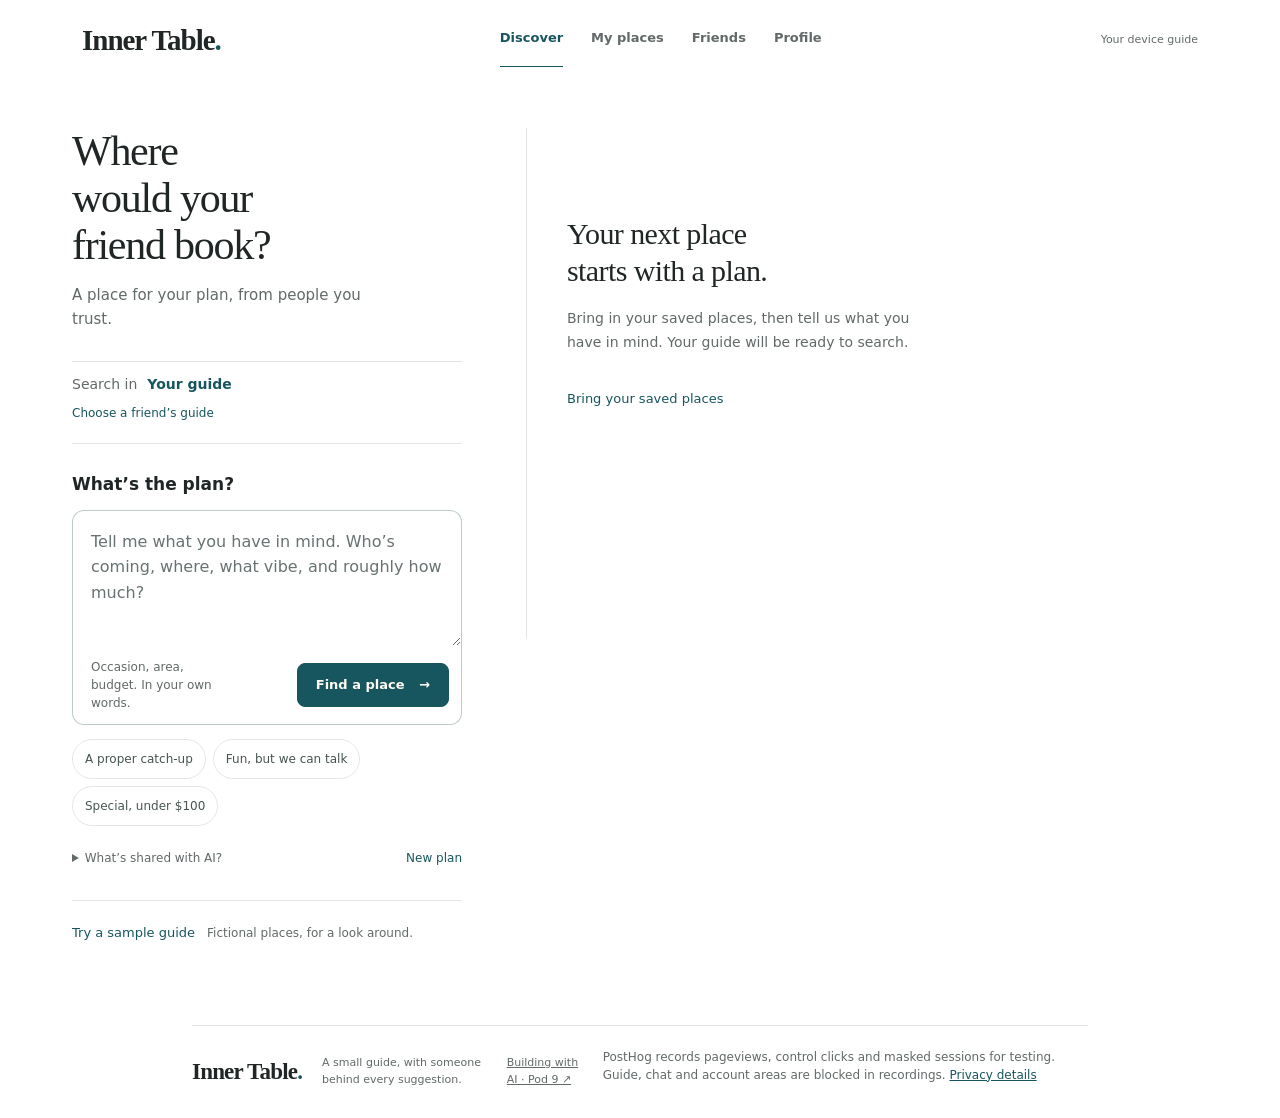
==== docs/prototype/index.html @ 84060569 "Refine planning and shortlist design for review" ====
<!doctype html>
<html lang="en">
<head><meta charset="utf-8"><meta name="viewport" content="width=device-width, initial-scale=1, viewport-fit=cover"><title>Inner Table. · Places from people you trust</title><link rel="stylesheet" href="style.css"><link rel="stylesheet" href="mobile.css"><link rel="stylesheet" href="discover.css"><script defer src="../analytics.js"></script><script defer src="matcher.js"></script><script defer src="imports.js"></script><script defer src="google.js"></script><script defer src="chat.js"></script><script defer src="accounts.js"></script><script defer src="friends.js"></script><script defer src="demo.js"></script><script defer src="app.js"></script></head>
<body>
<header class="topbar"><a class="wordmark" href="./">Inner Table<span>.</span></a><nav aria-label="Main navigation">
<button type="button" class="active" data-view="discover" aria-current="page"><svg aria-hidden="true" viewBox="0 0 24 24"><circle cx="12" cy="12" r="9"/><path d="m16 8-2.5 5.5L8 16l2.5-5.5Z"/></svg><span>Discover</span></button>
<button type="button" data-view="places"><svg aria-hidden="true" viewBox="0 0 24 24"><path d="M6 4h12v17l-6-4-6 4Z"/></svg><span>My places <span id="saved-count"></span></span></button>
<button type="button" data-view="friends"><svg aria-hidden="true" viewBox="0 0 24 24"><circle cx="9" cy="8" r="3"/><path d="M3 21v-3a6 6 0 0 1 12 0v3M16 5a3 3 0 0 1 0 6m2 3a5 5 0 0 1 3 5v2"/></svg><span>Friends</span></button>
<button type="button" data-view="account"><svg aria-hidden="true" viewBox="0 0 24 24"><circle cx="12" cy="8" r="4"/><path d="M4 21v-2a8 8 0 0 1 16 0v2"/></svg><span id="account-nav-label">Profile</span></button>
</nav><span id="guide-mode-label" class="local-label">Your device guide</span></header>
<main><p id="friend-access-status" class="account-status" role="status" aria-live="polite"></p><p id="account-sync" class="account-sync" role="status" aria-live="polite"></p>
<section id="discover-view">
<div class="planning-workspace"><div class="planning-pane">
<div class="hero"><h1>Where would your friend book?</h1><p>A place for your plan, from people you trust.</p></div>
<div class="guide-picker"><div class="guide-person"><span class="guide-caption">Search in</span><strong id="guide-person">Your guide</strong><button id="use-my-guide" type="button" class="text-button" hidden>Back to my guide</button></div><button type="button" class="text-button" data-view="friends">Choose a friend’s guide</button></div>
<div id="demo-notice" class="demo-controls" hidden><p>Fictional sample guide · Example places and details</p><button id="leave-demo" class="text-button" type="button">Use my guide</button></div>
<div id="plan-messages" class="plan-messages" role="log" aria-label="Your plan conversation" aria-live="polite" hidden></div><form id="search-form"><div class="filters">
<div class="search-field"><label for="occasion">What’s the plan?</label><textarea id="occasion" maxlength="2000" rows="3" placeholder="Japanese with a friend, somewhere we can talk. West Village, around $80 each…"></textarea></div>
<div class="composer-actions"><span class="composer-hint">Occasion, area, budget. In your own words.</span><button id="plan-send" class="primary" type="submit">Find a place <span aria-hidden="true">→</span></button></div></div>
<div class="examples" aria-label="Try a plan"><button type="button" data-prompt="Dinner with a friend I haven’t seen in months">A proper catch-up</button><button type="button" data-prompt="Somewhere fun where we can still hear each other">Fun, but we can talk</button><button type="button" data-prompt="A special dinner under $100 each">Special, under $100</button></div><p id="plan-status" class="small" role="status" aria-live="polite"></p><div class="plan-options"><details class="plan-disclosure"><summary>What’s shared with AI?</summary><p>Sending a plan shares your message and this guide’s notes and available Google descriptions, price ranges and review samples with our AI provider to find a fit. Keep chatting to refine it. Shift + Enter adds a new line.</p></details><button id="reset" class="text-button" type="button">New plan</button></div></form>
<div id="demo-controls" class="demo-controls"><button id="try-demo" class="text-button" type="button">Try a sample guide</button><span class="small">Fictional places, for a look around.</span></div>
</div><div class="recommendations-pane" aria-label="Place recommendations">
<div id="plan-start" class="plan-start"><h2>Your next place starts with a plan.</h2><p id="plan-start-copy">Tell us what you have in mind. We’ll look through your guide for places that fit.</p><button type="button" class="text-button" data-view="places">Bring your saved places</button></div>
<div class="list-heading"><div><h2>Your shortlist</h2><p id="result-summary" role="status" aria-live="polite"></p></div><button type="button" class="text-button" data-view="places">My places</button></div><div id="results" class="cards"></div>
<div id="shortlist-feedback" class="shortlist-feedback" hidden><p>Did this shortlist help?</p><div class="actions"><button id="feedback-helpful" type="button" class="secondary">Helpful</button><button id="feedback-not-yet" type="button" class="secondary">Not yet</button></div><p id="shortlist-feedback-status" class="small" role="status"></p></div>
<details class="method"><summary>A little more about your shortlist</summary><p>Suggestions use recorded occasion tags, neighborhood, and an optional all-in budget estimate. Both “fun” and “good for talking” must match when you ask for both. Unknown prices are excluded from budget searches. Imported places appear automatically, including uncategorized pins. Suggested tags from notes and list keywords are labeled as inferred. Saved-list suggestions and personal endorsements are shown separately. You can edit statuses or hide any place anytime. Visit status, personal notes, and neighborhood are optional. Visit status is shown on each card; unknown details stay unknown.</p><p>Browsing uses keyword rules. The plan conversation uses AI when configured and may make mistakes. AI reasons use your notes, recorded details, and labeled review hints. Confirm important requirements with the venue. It cannot verify dietary needs, accessibility, current prices, opening hours, or booking availability. When available, Google details and a small review sample add context to your saved places.</p></details>
</div></div></section>
<section id="places-view" hidden>
<div class="page-heading"><h1>My places</h1><p>Your saved spots, ready for the next plan.</p></div>
<p id="guide-storage-note" class="privacy-note">Your places are saved in this browser. Sign in and choose Copy to my account to use them across devices.</p><p id="storage-status" role="status" aria-live="polite"></p>
<input id="google-reviews" type="checkbox" checked hidden><input id="google-auto-import" type="checkbox" checked hidden><div class="portal-grid">
<section class="portal"><h2>Add a place</h2><p>A Maps link, a memory, a reason to go.</p><button type="button" class="primary" id="show-add">Add a place ↗</button></section>
<section class="portal google-connection" aria-labelledby="google-connection-title">
<h2 id="google-connection-title">Import a Google Maps list</h2>
<p>Paste a list’s viewing link to bring its places and saved notes into your guide.</p>
<form id="maps-list-form"><label for="maps-list-url">Shared list link</label><input id="maps-list-url" type="url" required maxlength="4000" placeholder="https://maps.app.goo.gl/…"><button id="maps-list-import" class="primary" type="submit">Import list</button></form>
<p id="maps-list-status" role="status" aria-live="polite"></p>
<details><summary>Where do I find the link?</summary><p>In Google Maps, open You or Saved, open a list, then choose Share and Copy link. The link must allow viewing while signed out. Anyone with that link may be able to view the list.</p><p>Imports include every category. Visits and endorsements stay yours to set. Paste the same link again to add newly saved places. Matching Maps links are skipped.</p><p class="small">Automatic access to private saves remains planned. Shared-list imports depend on Google’s page format and may occasionally be unavailable.</p></details>
</section>
<section class="portal"><h2>Bring your saved lists</h2><p>Import a Google Takeout CSV. Your places are ready to explore, with statuses you can edit anytime.</p><label class="button secondary" for="csv-file">Choose CSV file ↗</label><input id="csv-file" class="visually-hidden" type="file" accept=".csv,text/csv"><details><summary>How to export your list</summary><p>Open <a href="https://takeout.google.com/" target="_blank" rel="noopener noreferrer">Google Takeout</a> and select Saved. Download and unzip the export, then choose a saved-list CSV here. We support title/name, URL, and note columns, including item_content_url. Other formats need review; ZIP uploads are not supported.</p></details></section>
</div>
<section id="import-preview" class="editor-panel" hidden aria-labelledby="import-title"><h2 id="import-title">Preview your import</h2><p id="import-summary" role="status"></p><div id="import-items" class="preview-list"></div><p class="small">These places will be available in suggestions immediately after import, without implying a visit or personal endorsement. Keywords in notes and list names can suggest editable tags. Missing categories and prices stay unknown. Existing duplicates are skipped; no places are overwritten.</p><div class="actions"><button id="confirm-import" type="button" class="primary">Add to my guide</button><button id="cancel-import" type="button" class="secondary">Cancel</button></div></section><p id="import-status" role="status" aria-live="polite"></p>
<dialog id="place-editor" class="editor-panel" hidden aria-labelledby="editor-title"><h2 id="editor-title" tabindex="-1">Add a place</h2><form id="place-form"><input id="place-id" type="hidden"><div class="editor-grid">
<div><label for="place-name">Place name</label><input id="place-name" required maxlength="200"></div>
<div><label for="place-url">Google Maps link</label><input id="place-url" type="url" required maxlength="2000" placeholder="https://maps.app.goo.gl/…"></div>
<div><label for="place-category">Category (optional)</label><select id="place-category"><option value="unknown">Uncategorized</option><option value="restaurant">Restaurant</option><option value="cafe">Café</option><option value="bar">Bar</option><option value="shop">Shop</option><option value="nightclub">Nightclub</option><option value="other">Other</option></select></div>
<div><label for="place-neighborhood">NYC neighborhood (optional)</label><input id="place-neighborhood" maxlength="100" placeholder="e.g. West Village"></div>
<div><label for="place-visited">Visit status (optional)</label><select id="place-visited"><option value="not specified">Not specified</option><option value="been there">Been there</option><option value="want to try">Want to try</option></select></div>
<div><label for="place-price">All-in estimate per person ($, optional)</label><input id="place-price" type="number" min="1" max="10000" step="0.01" placeholder="Leave blank if unknown"></div>
</div><label for="place-note">Your personal note (optional)</label><textarea id="place-note" maxlength="3000" rows="3" placeholder="Why would you send a friend here? What should they know?"></textarea>
<fieldset><legend>Good for… <span>(only choose what you know)</span></legend><div class="tag-options"><label><input type="checkbox" name="tag" value="conversation"> Talking / catch-ups</label><label><input type="checkbox" name="tag" value="fun"> A fun evening</label><label><input type="checkbox" name="tag" value="special"> Something special</label><label><input type="checkbox" name="tag" value="date"> A date</label><label><input type="checkbox" name="tag" value="group"> A group</label></div></fieldset>
<p id="inferred-info" class="small"></p><label class="check-label"><input id="place-in-guide" type="checkbox" checked> Include in my guide and suggestions</label><label class="check-label"><input id="place-recommend" type="checkbox"> I personally recommend this place</label><p class="small">Imported places are included automatically. Edit visit status, endorsement, tags, or visibility anytime. Saved does not mean visited or personally endorsed. No category, visit, note, or neighborhood is required.</p><p id="editor-error" role="alert"></p><div class="actions"><button class="primary" type="submit">Save place</button><button class="secondary" id="cancel-edit" type="button">Cancel</button></div></form></dialog>
<div class="list-heading"><h2>Your saved places</h2><div class="actions"><button class="secondary" id="show-all-in-guide" type="button">Show all in guide</button><button class="text-button" id="export-places" type="button">Export backup ↓</button><label class="text-button button" for="restore-file">Restore backup ↑</label><input class="visually-hidden" id="restore-file" type="file" accept=".json,application/json"></div></div><p class="small">Places shown in your account guide are visible to approved followers. Hide a place to keep it private.</p><p id="queue-summary"></p><div class="place-selection-toolbar" role="group" aria-label="Select saved places">
<div class="actions"><button id="select-all-places" type="button" class="secondary">Select all</button><button id="clear-place-selection" type="button" class="text-button" disabled>Clear selection</button><span id="selection-count" role="status" aria-live="polite">0 selected</span></div>
<div class="actions"><button id="show-selected-places" type="button" class="secondary" disabled>Show selected in guide</button><button id="hide-selected-places" type="button" class="secondary" disabled>Hide selected</button><button id="remove-selected-places" type="button" class="secondary" disabled>Remove selected</button></div>
<p class="small">Showing account places makes them visible to approved followers.</p>
</div><div id="my-places" class="saved-list"></div>
</section>
<section id="friends-view" hidden>
<div class="page-heading"><h1>Your inner circle.</h1><p>Find a friend. Ask for their guide.</p></div>
<p id="friends-status" class="account-status" role="status" aria-live="polite"></p>
<div id="friends-sign-in" class="account-panel"><h2>A guide worth sharing.</h2><p>Sign in and save your username in My account to connect with friends.</p><button type="button" class="primary" data-view="account">Sign in</button></div>
<div id="friends-member" hidden>
<div class="account-panel"><h2>Find a friend</h2><form id="friend-request-form"><label for="friend-username">Their username</label><input id="friend-username" maxlength="31" placeholder="@mei" autocomplete="off" required><button class="primary" type="submit">Request access</button></form><p class="small">Approving someone lets them read and search the places you show in your account guide, including notes, endorsements and visit status. To read their guide, request access separately.</p><button id="friends-refresh" type="button" class="text-button">Refresh requests</button></div>
<div class="friends-grid"><section id="friends-following" class="account-panel"></section><section id="friends-outgoing" class="account-panel"></section><section id="friends-requests" class="account-panel"></section><section id="friends-followers" class="account-panel"></section></div>
</div></section>
<section id="account-view" hidden>
<div class="page-heading"><h1>Your Inner Table.</h1><p>Your profile, places and sharing.</p></div>
<p id="account-status" class="account-status" role="status" aria-live="polite"></p>
<div id="account-auth" class="account-panel">
<h2>Keep your guide close.</h2><p>Sign in to save a private account guide, or keep exploring with the places on this device.</p>
<p id="account-setup" hidden>Account sign-in is being prepared. You can keep using your device guide.</p>
<button id="account-google" type="button" class="secondary">Continue with Google</button>
<form id="account-auth-form">
<label for="account-email">Email</label><input id="account-email" type="email" autocomplete="email" maxlength="254" required>
<label for="account-password">Password</label><input id="account-password" type="password" autocomplete="current-password" minlength="8" maxlength="256" required>
<div class="actions"><button class="primary" type="submit" value="sign-in">Sign in</button><button class="secondary" type="submit" value="sign-up">Create account</button></div>
<p class="small">Creating an account may require email confirmation. Use a password of at least eight characters.</p>
</form></div>
<div id="account-member" hidden>
<div class="account-panel"><h2>Your private profile</h2><p>Your guide opens only to people you approve. Your display name and username help friends find you. Manage requests and access in Friends.</p>
<form id="account-profile-form"><label for="profile-name">Display name</label><input id="profile-name" maxlength="80" autocomplete="nickname" required>
<label for="profile-username">Username</label><input id="profile-username" minlength="3" maxlength="30" pattern="[a-z0-9_]{3,30}" required aria-describedby="username-help">
<p id="username-help" class="small">3–30 lowercase letters, numbers or underscores.</p><button class="primary" type="submit">Save profile</button></form></div>
<div class="account-panel"><h2>Your places, across devices</h2><p>Copy this browser’s saved places, personal notes and statuses to your private account. Existing account entries are kept when a Maps link appears in both guides.</p>
<button id="account-copy" type="button" class="primary">Copy device places to my account</button>
<div class="actions"><button id="account-use-cloud" class="secondary" type="button">Use my account guide</button><button id="account-use-device" class="secondary" type="button">Use this device’s guide</button></div>
</div><div class="actions"><button id="account-sign-out" class="secondary" type="button">Sign out</button><button id="account-reload" class="secondary" type="button" hidden>Reload account guide</button></div>
</div><button id="account-retry" class="secondary" type="button" hidden>Retry saving account changes</button>
</section>
<dialog id="google-match" aria-labelledby="google-match-title"><div class="list-heading"><h2 id="google-match-title">Find your place</h2><button id="google-match-close" type="button" class="secondary">Close</button></div><p class="small">Choose the address that matches your saved place.</p><div id="google-candidates"></div><p class="google-brand" translate="no">Google Maps</p></dialog></main><footer><span class="wordmark">Inner Table<span>.</span></span><span>A small guide, with someone behind every suggestion.</span><a href="../index.html">Building with AI · Pod 9 ↗</a><p class="small">PostHog records pageviews, control clicks and masked sessions for testing. Guide, chat and account areas are blocked in recordings. <a href="../privacy.html">Privacy details</a></p></footer>
</body></html>
---- docs/prototype/style.css ----
﻿:root{--paper:#f7f4eb;--card:#fffcf5;--ink:#302d27;--muted:#6e655f;--line:#dfd5ca;--wine:#73434c;--olive:#586046;--brown:#815b40;--hero:#342f2a}*{box-sizing:border-box}body{margin:0;background:var(--paper);color:var(--ink);font:15px/1.55 system-ui,-apple-system,"Segoe UI",sans-serif}button,input,select,textarea{font:inherit;color:inherit}button,.button{cursor:pointer}a{color:var(--wine)}button:focus-visible,a:focus-visible,input:focus-visible,select:focus-visible,textarea:focus-visible,summary:focus-visible{outline:3px solid var(--wine);outline-offset:3px}[hidden]{display:none!important}.topbar{min-height:71px;border-bottom:1px solid var(--line);display:flex;align-items:center;justify-content:space-between;padding:0 3.4%;gap:20px}.wordmark{font:bold 32px Georgia,serif;color:var(--ink);text-decoration:none;white-space:nowrap}.wordmark span{color:var(--wine)}nav{display:flex;gap:26px}nav button{background:none;border:0;padding:21px 0 12px;margin-bottom:9px;color:var(--muted);border-bottom:1px solid transparent}nav button.active{color:var(--wine);border-color:var(--wine)}#saved-count{font-size:11px}.local-label{font-size:12px;color:var(--muted)}main{max-width:1400px;margin:auto;padding:35px 3.4% 65px;min-height:75vh}.hero{background:var(--hero);border-radius:17px;color:var(--paper);padding:40px 44px 52px;position:relative;overflow:hidden;margin-bottom:24px;isolation:isolate}.hero:after{content:"";position:absolute;width:440px;height:440px;border:1px solid #6a6057;border-radius:50%;right:-80px;top:-115px;box-shadow:0 0 0 19px var(--hero),0 0 0 20px #6a6057,0 0 0 39px var(--hero),0 0 0 40px #6a6057;z-index:-1;opacity:.65}.eyebrow{text-transform:uppercase;font-size:11px;font-weight:750;letter-spacing:2px;margin:0 0 17px}.hero .eyebrow{color:#e1ceb6}h1{font:normal clamp(40px,5.5vw,68px)/1.13 Georgia,serif;letter-spacing:-1px;margin:0 0 13px}.hero>p:last-child{color:#e0d8cc;margin:0;font-size:16px}h2{font:normal 26px/1.3 Georgia,serif;margin:0 0 10px}h3{font:normal 26px/1.2 Georgia,serif;margin:0 0 8px}p{margin:0 0 12px}.filters{display:grid;grid-template-columns:2fr 1fr 1fr 1.15fr auto;gap:12px;align-items:end}label{display:block;color:var(--muted);font-size:13px;margin-bottom:7px}input:not([type=checkbox]),select,textarea{display:block;background:var(--card);border:1px solid var(--line);border-radius:8px;width:100%;padding:10px;min-height:41px;font-size:13px}textarea{resize:vertical}input::placeholder,textarea::placeholder{color:#8a8178}.primary,.secondary,.button{border-radius:8px;padding:10px 15px;border:1px solid var(--line);text-decoration:none;font-size:13px;display:inline-block;text-align:center;line-height:1.5;margin:0}.primary{background:var(--wine);border-color:var(--wine);color:#fffaf2;min-height:41px}.primary:hover{background:#5e333d}.secondary{background:var(--card)}.secondary:hover{background:#eee8dc}button:disabled{opacity:.65;cursor:not-allowed}.examples{display:flex;gap:8px;flex-wrap:wrap;margin:14px 0 18px}.examples button{background:none;border:1px solid var(--line);border-radius:20px;font-size:12px;padding:5px 12px;color:var(--muted)}.examples button:hover{border-color:var(--wine);color:var(--wine)}.list-heading{display:flex;justify-content:space-between;align-items:center;gap:20px;margin:20px 0 12px}.list-heading p{margin:0;font-size:13px;color:var(--muted)}.text-button{background:none;border:0;color:var(--wine);font-size:13px;padding:5px 0;text-decoration:underline;text-underline-offset:4px}.cards{display:grid;grid-template-columns:repeat(3,minmax(0,1fr));gap:16px}.card{border:1px solid var(--line);border-radius:12px;overflow:hidden;background:var(--card);display:flex;flex-direction:column}.card-top{background:var(--wine);height:94px;color:#fff9ed;position:relative;overflow:hidden;display:flex;align-items:flex-end;padding:17px;font-size:11px;font-weight:bold;letter-spacing:1.4px}.card-top:after{content:"";width:145px;height:145px;border:10px solid #ffffff55;box-shadow:0 0 0 12px #ffffff22;border-radius:50%;position:absolute;right:-15px;top:15px}.card:nth-child(3n+2) .card-top{background:var(--olive)}.card:nth-child(3n) .card-top{background:var(--brown)}.card-body{padding:18px;flex:1}.place-meta,.source,.small{font-size:12px;color:var(--muted)}.note{font-size:15px;line-height:1.55;margin:15px 0;white-space:pre-wrap;overflow-wrap:anywhere}.reason{font-size:12px;color:var(--muted);border-top:1px solid var(--line);padding-top:12px;margin-bottom:0}.tags{display:flex;gap:6px;flex-wrap:wrap;margin:14px 0 0}.tag{font-size:10px;border:1px solid var(--line);border-radius:4px;padding:3px 6px;color:var(--muted)}.card-bottom{border-top:1px solid var(--line);padding:12px 18px;font-size:12px;color:var(--muted);display:flex;justify-content:space-between;gap:12px}.empty{grid-column:1/-1;background:var(--card);border:1px dashed var(--line);padding:38px;border-radius:12px}.empty p{max-width:650px;color:var(--muted);font-size:14px}.empty .actions{margin-top:20px}.method{border-top:1px solid var(--line);padding-top:20px;margin-top:35px;color:var(--muted);font-size:13px}summary{cursor:pointer}details p{margin:12px 0}footer{border-top:1px solid var(--line);margin:0 3.4%;padding:24px 0;display:flex;align-items:center;justify-content:space-between;gap:20px}footer .wordmark{font-size:24px}footer>span:not(.wordmark),footer>a{font-size:11px;color:var(--muted)}.page-heading{padding:8px 0 12px}.page-heading .eyebrow{color:var(--wine)}.page-heading p{color:var(--muted)}.privacy-note{padding:14px 18px;background:#ececde;border-radius:8px;font-size:12px;color:#535a40}.portal-grid{display:grid;grid-template-columns:repeat(3,minmax(0,1fr));gap:16px;margin:24px 0}.portal{background:var(--card);border:1px solid var(--line);border-radius:12px;padding:24px;display:flex;flex-direction:column;align-items:flex-start}.portal-number{color:var(--wine);font-size:10px;font-weight:bold;letter-spacing:1.5px;margin-bottom:18px}.portal h2{font-size:24px}.portal>p{font-size:13px;color:var(--muted);flex:1;margin-bottom:20px}.portal details{font-size:12px;color:var(--muted);margin-top:15px}.future{background:#eeeadf}.editor-panel{background:var(--card);padding:28px;border:1px solid var(--line);border-radius:12px;margin:24px 0}.editor-panel h2{margin-bottom:20px}.editor-grid{display:grid;grid-template-columns:1fr 1fr;gap:18px;margin-bottom:18px}.actions{display:flex;flex-wrap:wrap;align-items:center;gap:12px}fieldset{border:0;padding:0;margin:22px 0}legend{font-size:13px;margin-bottom:12px}legend span{color:var(--muted)}.tag-options{display:flex;flex-wrap:wrap;gap:15px}.tag-options label,.check-label{display:flex;gap:7px;align-items:center;margin:0}.check-label{margin:20px 0 10px}input[type=checkbox]{accent-color:var(--wine);width:16px;height:16px;flex-shrink:0}.editor-panel .actions{margin-top:22px}.preview-list{max-height:300px;overflow:auto;border-top:1px solid var(--line);margin:15px 0}.preview-item{padding:12px 0;border-bottom:1px solid var(--line)}.preview-item p{font-size:12px;color:var(--muted);white-space:pre-wrap;overflow-wrap:anywhere;margin:5px 0 0}.saved-list{display:grid;gap:12px}.saved-row{display:flex;justify-content:space-between;align-items:flex-start;gap:20px;background:var(--card);border:1px solid var(--line);border-radius:10px;padding:20px}.saved-row h3{font-size:22px}.saved-row p{font-size:12px;color:var(--muted);margin:5px 0;white-space:pre-wrap;overflow-wrap:anywhere}.saved-row>div:first-child{min-width:0}.saved-row .actions{flex-shrink:0}.saved-row .badge{font-size:10px;border-radius:4px;display:inline-block;padding:3px 7px;background:#ede6d9;color:var(--wine);margin-bottom:8px}.saved-row .badge.ready{background:#e4e9db;color:#47583d}#editor-error,#storage-status,#import-status{color:var(--wine);font-size:13px}#queue-summary{font-size:13px;color:var(--muted)}.visually-hidden{position:absolute!important;width:1px!important;height:1px!important;padding:0!important;margin:-1px!important;overflow:hidden;clip:rect(0,0,0,0);white-space:nowrap;border:0!important}.portal:focus-within{outline:2px solid var(--wine);outline-offset:3px}@media(max-width:1050px){.filters{grid-template-columns:2fr 1fr 1fr}.search-field{grid-column:span 2}.portal{padding:20px}.hero{padding:35px}.portal h2{font-size:22px}}@media(max-width:760px){.topbar{flex-wrap:wrap;padding-top:17px;gap:10px}.wordmark{font-size:28px}nav{order:3;width:100%;justify-content:center}nav button{padding-top:10px}main{padding-top:22px}.hero{padding:30px 25px;min-height:230px}.hero:after{right:-300px}.hero p{max-width:85%}.hero h1{font-size:45px}.filters{grid-template-columns:1fr 1fr}.search-field{grid-column:1/-1}.filters>.primary{grid-column:1/-1}.cards{grid-template-columns:1fr 1fr}.portal-grid{grid-template-columns:1fr}.portal{padding:22px}.portal>p{margin-bottom:14px}.editor-panel{padding:20px}.saved-row{flex-direction:column;gap:12px}footer{flex-wrap:wrap}.list-heading{flex-wrap:wrap;gap:8px}}@media(max-width:480px){.cards,.editor-grid{grid-template-columns:1fr}.hero h1{font-size:39px}.hero p{font-size:14px}.eyebrow{font-size:9px}.local-label{font-size:10px}.filters{gap:10px}.examples{gap:6px}.examples button{font-size:11px}.empty{padding:25px}.tag-options{flex-direction:column;gap:10px}footer>span:not(.wordmark){width:100%;order:3}}
input[type=hidden]{display:none!important}
.guide-updates{margin:18px 0}.guide-updates p{margin:9px 0}.place-photo{display:block;width:100%;height:210px;object-fit:cover}.card-category{padding:8px 18px;font-size:10px;letter-spacing:1px;background:#eee8dd}.google-details{border-top:1px solid var(--line);margin-top:18px;padding-top:12px;font-size:12px;overflow-wrap:anywhere}.google-details p{margin:7px 0}.google-details a{font-size:12px}.google-brand{font:400 14px/1.5 Arial,sans-serif!important;color:#5e5e5e!important;white-space:nowrap}.review{border-top:1px solid var(--line);padding:10px 0}.review p{font-size:12px;white-space:pre-wrap}.review-sample{margin:12px 0}.review-author-avatar{width:24px;height:24px;border-radius:50%;vertical-align:middle;margin-right:7px}.saved-row>.actions{max-width:230px;justify-content:flex-end}dialog{max-width:650px;width:calc(100% - 40px);max-height:85vh;overflow:auto;background:var(--card);color:var(--ink);border:1px solid var(--line);border-radius:14px;padding:25px}dialog::backdrop{background:#302d2780}.google-candidate{border-top:1px solid var(--line);padding:18px 0}.google-candidate .primary{display:block;margin-top:12px}@media(max-width:760px){.saved-row>.actions{max-width:none;justify-content:flex-start}}

/* Conversational plan composer */
.filters .search-field{grid-column:1/-1}.plan-messages{display:flex;flex-direction:column;gap:12px;margin:24px 0;max-height:390px;overflow:auto}.plan-message{max-width:85%;padding:14px 18px;border-radius:14px;white-space:pre-wrap;margin:0;background:var(--card);border:1px solid var(--line)}.plan-message.user{align-self:flex-end;background:#ece3dc}.plan-message.assistant{align-self:flex-start}.plan-disclosure{color:var(--muted);max-width:760px;font-size:12px}#occasion{font-size:16px;padding:16px;min-height:100px}#plan-status{color:var(--wine)}

#search-form .filters{grid-template-columns:1fr auto;align-items:end}#search-form .filters .search-field{grid-column:auto}#plan-send{white-space:nowrap}@media(max-width:650px){#search-form .filters{grid-template-columns:1fr}#plan-send{grid-column:1}}

.account-panel{max-width:720px;background:var(--card);border:1px solid var(--line);border-radius:14px;padding:26px;margin:20px 0}.account-panel form{max-width:430px}.account-panel label{margin-top:16px}.account-panel .actions{margin:18px 0}.account-status,.account-sync{color:var(--wine)}.account-sync:empty{display:none}#account-view>.actions{margin:20px 0}.account-panel .small{margin-top:12px}@media(max-width:650px){.topbar{flex-wrap:wrap;padding:12px 4%;gap:10px}.topbar nav{gap:18px}.local-label{width:100%}.account-panel{padding:20px}}

.guide-person{display:flex;align-items:center;gap:18px;margin:0 0 14px;color:var(--wine);font-weight:600}.friends-grid{display:grid;grid-template-columns:1fr 1fr;gap:18px}.friends-grid .account-panel{margin:0;max-width:none}.friend-row{border-top:1px solid var(--line);padding-top:16px;margin-top:16px}.friend-row .actions{margin:10px 0}#friend-request-form .primary{margin-top:14px}@media(max-width:800px){.friends-grid{grid-template-columns:1fr}}
---- docs/prototype/mobile.css ----
/* Shared visual system and phone layout. */
:root {
  --paper:#fff;
  --card:#fff;
  --ink:#202525;
  --muted:#626969;
  --line:#e2e7e6;
  --wine:#17565e;
  --olive:#17565e;
  --brown:#17565e
}

html {
  scroll-padding-top:90px;
  scrollbar-color:#bac8c8 #fff
}

body {
  font-size:15px;
  line-height:1.5
}

::selection {
  background:#d8eae9;
  color:#163e42
}

button,.button,summary,input,select,textarea {
  touch-action:manipulation
}

input,textarea {
  caret-color:var(--wine)
}

.button:has(+ input:focus-visible) {
  outline: 3px solid var(--wine);
  outline-offset: 3px;
}

.topbar {
  min-height:80px;
  max-width:1180px;
  margin:auto;
  padding:0 32px;
  border:0
}

.wordmark {
  font-size:29px;
  letter-spacing:-.035em
}

.local-label {
  font-size:11px;
  width:auto
}

.topbar nav {
  gap:28px
}

.topbar nav button {
  font-size:13px;
  font-weight:600;
  padding:24px 0 18px
}

nav button svg {
  display:none;
  width:23px;
  height:23px;
  fill:none;
  stroke:currentColor;
  stroke-width:1.7;
  stroke-linecap:round;
  stroke-linejoin:round
}

main {
  max-width:960px;
  padding:34px 32px 70px
}

h1 {
  font:600 34px/1.16 system-ui,sans-serif;
  letter-spacing:-.035em
}

h2 {
  font:650 20px/1.3 system-ui,sans-serif;
  letter-spacing:-.02em
}

h3 {
  font:650 21px/1.25 system-ui,sans-serif;
  letter-spacing:-.02em
}

.hero {
  background:none;
  color:var(--ink);
  border-radius:0;
  padding:0;
  margin:0 0 30px;
  min-height:0
}

.hero::after,.card-top::after,.portal-number,.eyebrow {
  display:none
}

.hero h1 {
  margin-bottom:7px
}

.hero>p:last-child {
  color:var(--muted);
  font-size:15px
}

.guide-person {
  color:var(--wine);
  font-size:13px;
  margin:0 0 10px;
  justify-content:space-between
}

#search-form {
  border-bottom:1px solid var(--line);
  padding-bottom:20px
}

#search-form .filters {
  grid-template-columns:1fr auto;
  align-items:end;
  gap:12px
}

#occasion {
  min-height:90px;
  padding:14px;
  font-size:16px;
  border-radius:12px;
  background:#f7f9f8
}

label {
  color:#424a4a;
  font-size:13px;
  font-weight:550
}

input:not([type=checkbox]),select,textarea {
  min-height:46px;
  border-radius:8px;
  font-size:16px
}

input::placeholder,textarea::placeholder {
  color:#687272
}

.primary,.secondary,.button,.text-button,summary {
  min-height:44px
}

.primary,.secondary,.button {
  border-radius:9px;
  font-size:13px;
  padding:10px 16px;
  font-weight:600
}

.primary:hover {
  background:#103f45
}

.secondary:hover {
  background:#f1f6f5
}

.text-button {
  display:inline-flex;
  align-items:center;
  text-decoration:none
}

.text-button:hover {
  text-decoration:underline
}

button:disabled {
  opacity:.5
}

.examples {
  gap:18px;
  margin:10px 0 0
}

.examples button {
  border:0;
  border-radius:0;
  padding:8px 0;
  color:var(--wine);
  font-size:12px;
  min-height:44px
}

.examples button:hover {
  text-decoration:underline
}

.plan-disclosure {
  font-size:11px;
  line-height:1.5;
  margin-top:10px;
  max-width:75ch
}

.plan-messages {
  margin:12px 0;
  gap:10px
}

.plan-message {
  border:0;
  border-radius:12px;
  padding:12px 15px;
  background:#f2f6f5
}

.plan-message.user {
  background:#e5f0ef
}

.list-heading {
  margin:22px 0 0;
  gap:12px
}

.list-heading p {
  font-size:12px
}

.cards {
  display:block
}

.card {
  position:relative;
  display:grid;
  grid-template-columns:minmax(0,1fr);
  border:0;
  border-bottom:1px solid var(--line);
  border-radius:0;
  background:none;
  padding:24px 0 16px;
  overflow:visible;
  min-width:0
}

.card.has-photo {
  grid-template-columns:112px minmax(0,1fr);
  column-gap:20px
}

.place-photo {
  grid-column:1;
  grid-row:1;
  width:112px;
  height:112px;
  object-fit:cover;
  border-radius:10px
}

.card-body {
  padding:0;
  min-width:0
}

.card.has-photo .card-body {
  grid-column:2
}

.card h3 {
  margin:0 0 5px;
  overflow-wrap:anywhere
}

.card-source {
  font-size:11px;
  color:var(--wine);
  margin:0 0 6px
}

.place-meta {
  margin:0;
  font-size:13px
}

.note {
  margin:10px 0;
  font-size:14px;
  line-height:1.5
}

.reason {
  border:0;
  padding:0;
  margin:10px 0;
  font-size:13px;
  color:#3f5557
}

.tags {
  gap:5px 12px;
  margin:10px 0 0
}

.tag {
  padding:0;
  border:0;
  font-size:11px;
  color:var(--muted)
}

.card-bottom {
  grid-column:1/-1;
  border:0;
  padding:8px 0 0;
  align-items:center;
  flex-wrap:wrap;
  gap:0 16px
}

.card-bottom>span {
  font-size:11px
}

.card-bottom a {
  min-height:44px;
  display:inline-flex;
  align-items:center;
  font-size:12px;
  margin-left:auto
}

.place-more {
  margin-top:8px;
  color:var(--muted);
  font-size:12px
}

.place-more summary {
  color:var(--wine);
  align-content:center
}

.google-details,.review {
  border-color:var(--line)
}

.page-heading {
  padding:0 0 20px
}

.page-heading p {
  margin:0;
  font-size:14px
}

.privacy-note {
  background:#f3f7f6;
  padding:12px 14px;
  color:#415756;
  border-radius:8px
}

.portal-grid {
  display:block;
  margin:8px 0 30px
}

.portal {
  display:block;
  padding:22px 0;
  border:0;
  border-bottom:1px solid var(--line);
  border-radius:0;
  background:none
}

.portal h2,.portal.future h2 {
  font-size:19px
}

.portal>p {
  margin-bottom:12px;
  font-size:13px;
  max-width:65ch
}

.portal details {
  max-width:65ch
}

.future {
  background:none
}

.saved-list {
  gap:0
}

.saved-row {
  border:0;
  border-bottom:1px solid var(--line);
  border-radius:0;
  padding:22px 0;
  gap:20px;
  min-width:0
}

.saved-row h3 {
  font-size:20px;
  overflow-wrap:anywhere
}

.saved-row p {
  font-size:13px
}

.saved-row .badge {
  padding:0;
  background:none;
  color:var(--muted);
  font-size:11px
}

.saved-row .badge.ready {
  background:none;
  color:var(--wine)
}

.saved-row>.actions {
  max-width:260px;
  gap:6px
}

.saved-row .actions .secondary {
  border:0;
  background:#f1f6f5
}

.empty {
  border:0;
  border-radius:0;
  background:none;
  padding:35px 0
}

.empty h2,.empty h3 {
  font-size:23px
}

.empty p {
  max-width:50ch
}

.account-panel {
  border:0;
  border-bottom:1px solid var(--line);
  border-radius:0;
  padding:24px 0;
  margin:0;
  background:none;
  max-width:620px
}

.account-panel h2 {
  font-size:20px
}

.account-panel p {
  font-size:14px;
  max-width:65ch
}

.account-panel form {
  max-width:420px
}

.account-panel .small {
  font-size:12px
}

#account-google {
  margin:12px 0 4px
}

.friends-grid {
  gap:0 32px
}

.friend-row {
  border-color:var(--line)
}

.account-status:empty,#plan-status:empty,#import-status:empty,#storage-status:empty,#inferred-info:empty {
  display:none
}

.method {
  margin-top:25px;
  font-size:12px
}

dialog,#place-editor {
  max-width:640px;
  width:calc(100% - 32px);
  padding:28px;
  margin:auto;
  border:0;
  border-radius:16px;
  background:var(--paper);
  max-height:85svh;
  overflow:auto
}

dialog::backdrop {
  background:#16272799
}

.editor-grid {
  gap:16px
}

.editor-panel .actions {
  justify-content:flex-end
}

.editor-panel .small {
  font-size:12px
}

.check-label {
  min-height:44px;
  margin:8px 0
}

.tag-options label {
  min-height:36px
}

footer {
  max-width:896px;
  margin:auto;
  padding:22px 0
}

footer .wordmark {
  font-size:23px
}


@media(max-width:760px) {

  body {
  padding-bottom:calc(76px + env(safe-area-inset-bottom))
}

  .topbar {
  position:sticky;
  top:0;
  z-index:10;
  background:#fff;
  min-height:64px;
  padding:12px 20px;
  flex-wrap:nowrap;
  gap:12px
}

  .wordmark {
  font-size:27px
}

  .local-label {
  margin-left:auto;
  max-width:125px;
  font-size:11px;
  text-align:right
}

  .topbar nav {
  position:fixed;
  inset:auto 0 0;
  z-index:20;
  width:100%;
  display:grid;
  grid-template-columns:repeat(4,minmax(0,1fr));
  gap:0;
  padding:7px 8px calc(7px + env(safe-area-inset-bottom));
  background:#fff;
  border-top:1px solid var(--line)
}

  .topbar nav button {
  display:flex;
  flex-direction:column;
  align-items:center;
  justify-content:center;
  gap:4px;
  min-height:55px;
  min-width:0;
  padding:5px 2px;
  margin:0;
  border:0;
  border-radius:0;
  font-size:11px;
  color:#667171
}

  .topbar nav button.active {
  color:var(--wine);
  background:none
}

  nav button svg {
  display:block
}

  #saved-count {
  font-size:11px
}

  main {
  padding:24px 20px 34px;
  min-height:calc(100svh - 160px)
}

  h1,.hero h1,.page-heading h1 {
  font-size:29px;
  line-height:1.16;
  letter-spacing:-.035em
}

  .hero {
  margin-bottom:25px
}

  .hero>p:last-child {
  font-size:14px;
  max-width:none
}

  .guide-person {
  margin-bottom:8px
}

  #search-form .filters {
  display:flex;
  flex-direction:column;
  align-items:stretch;
  gap:10px
}

  #occasion {
  min-height:88px
}

  #plan-send {
  width:100%;
  min-height:48px
}

  .examples {
  gap:18px;
  flex-wrap:nowrap;
  overflow-x:auto;
  margin-right:-20px;
  padding-right:20px;
  scrollbar-width:thin
}

  .examples button {
  flex:0 0 auto;
  font-size:12px
}

  .plan-disclosure {
  font-size:11px
}

  .plan-messages {
  max-height:40svh;
  overscroll-behavior:contain
}

  .plan-message {
  max-width:94%;
  font-size:14px
}

  .list-heading {
  margin-top:18px;
  flex-wrap:wrap;
  gap:4px
}

  .list-heading h2 {
  font-size:19px
}

  .card {
  padding:20px 0 12px
}

  .card.has-photo {
  grid-template-columns:88px minmax(0,1fr);
  column-gap:14px
}

  .place-photo {
  width:88px;
  height:100px;
  border-radius:8px
}

  .card h3 {
  font-size:21px
}

  .card-bottom {
  gap:0 12px
}

  .card-bottom>span {
  flex:1 1 170px
}

  .card-bottom a {
  margin-left:0
}

  .page-heading {
  padding-bottom:18px
}

  .portal {
  padding:20px 0
}

  .portal .primary,.portal .button {
  width:100%
}

  .portal>p {
  max-width:none
}

  .saved-row {
  flex-direction:column;
  gap:10px;
  padding:20px 0
}

  .saved-row>.actions {
  width:100%;
  max-width:none;
  justify-content:flex-start
}

  .saved-row .actions .primary,.saved-row .actions .secondary {
  flex:0 1 auto
}

  .saved-row .text-button {
  padding:8px
}

  .account-panel {
  max-width:none;
  padding:22px 0
}

  .account-panel form {
  max-width:none
}

  .friends-grid {
  display:block
}

  #account-google,#account-copy,#account-profile-form .primary,#friend-request-form .primary {
  width:100%
}

  .actions {
  gap:8px
}

  input[type=checkbox] {
  width:20px;
  height:20px
}

  #place-editor {
  position:fixed;
  inset:auto 0 0;
  width:100%;
  max-width:none;
  margin:0;
  border-radius:18px 18px 0 0;
  max-height:88svh;
  padding:24px 20px calc(20px + env(safe-area-inset-bottom))
}

  .editor-grid {
  grid-template-columns:minmax(0,1fr);
  gap:14px
}

  .tag-options {
  flex-direction:row;
  gap:6px 16px
}

  .editor-panel .actions {
  position:sticky;
  bottom:0;
  background:#fff;
  padding:12px 0 0
}

  .editor-panel .actions button {
  flex:1
}

  footer {
  margin:0 20px;
  padding:22px 0;
  gap:8px;
  flex-wrap:wrap
}

  footer>span:not(.wordmark) {
  width:100%;
  order:3
}


}

.place-selection-toolbar {
  padding: 16px 0;
  margin-bottom: 12px;
  border-block: 1px solid var(--line);
  display: grid;
  gap: 12px;
}
.place-selection-toolbar p { margin: 0; }
#selection-count { font-size: 13px; color: var(--muted); }
.place-selection {
  display: flex;
  align-items: center;
  gap: 10px;
  min-height: 44px;
  width: fit-content;
  margin: 0 0 8px;
  cursor: pointer;
}
.place-selection input { width: 20px; height: 20px; }
.google-connection details { width: 100%; }
.google-connection select { margin-bottom: 12px; }
#google-connection-setup h3 { font-size: 21px; margin-top: 20px; }

@media(prefers-reduced-motion:reduce) {
  *,*::before,*::after {
  scroll-behavior:auto!important
}

}
/* Demo controls follow the guide's existing typography and button styles. */
.demo-controls {display:flex;align-items:center;justify-content:space-between;gap:12px;margin-bottom:20px;flex-wrap:wrap;}
.demo-controls p {margin:0;}
.shortlist-feedback {padding:20px 0;border-top:1px solid #dce5e5;margin-top:24px;}
---- docs/prototype/discover.css ----
/* Planning and recommendations share one responsive workspace. */
#discover-view {
  --plan-surface: #f5f7f6;
  --plan-accent: #17565e;
}

main:has(#discover-view:not([hidden])) {
  max-width: 1200px;
  padding-top: 48px;
}

.planning-workspace {
  display: grid;
  grid-template-columns: minmax(0, 390px) minmax(0, 1fr);
  gap: 64px;
  align-items: start;
}

.planning-pane {
  position: sticky;
  top: 24px;
  min-width: 0;
}

#discover-view .hero {
  margin-bottom: 30px;
}

#discover-view .hero h1 {
  font: 500 42px/1.12 Georgia, 'Times New Roman', serif;
  letter-spacing: -.03em;
  max-width: 12ch;
  margin-bottom: 14px;
  text-wrap: balance;
}

#discover-view .hero > p {
  font-size: 15px;
  line-height: 1.6;
  max-width: 32ch;
}

.guide-picker {
  border-block: 1px solid var(--line);
  padding: 12px 0;
  margin-bottom: 28px;
}

#discover-view .guide-person {
  display: flex;
  flex-wrap: wrap;
  justify-content: flex-start;
  gap: 4px 10px;
  margin: 0;
  font-size: 14px;
}

.guide-caption { color: var(--muted); font-weight: 400; }
.guide-person strong { font-weight: 600; }
.guide-picker > .text-button { font-size: 12px; min-height: 36px; }
#use-my-guide { font-size: 12px; min-height: 32px; margin-left: auto; }

#discover-view #search-form { border: 0; padding-bottom: 0; }
#discover-view #search-form .filters { display: block; }
#discover-view .search-field { width: 100%; }
#discover-view label[for=occasion] { font-size: 17px; font-weight: 600; color: var(--ink); margin-bottom: 12px; }

#discover-view #occasion {
  background: white;
  border: 1px solid #bdcbca;
  border-radius: 12px 12px 0 0;
  border-bottom: 0;
  min-height: 136px;
  padding: 18px 18px 8px;
  line-height: 1.6;
  resize: vertical;
}

#discover-view #occasion:focus-visible { outline-offset: 4px; }

.composer-actions {
  display: flex;
  justify-content: space-between;
  align-items: center;
  gap: 16px;
  padding: 12px;
  border: 1px solid #bdcbca;
  border-top: 0;
  border-radius: 0 0 12px 12px;
}

.composer-hint { font-size: 12px; color: var(--muted); max-width: 17ch; padding-left: 6px; }
#discover-view #plan-send { min-height: 44px; padding-inline: 18px; border-radius: 8px; width: auto; }
#plan-send span { margin-left: 10px; }

#discover-view .examples {
  gap: 7px;
  margin: 14px 0 10px;
  flex-wrap: wrap;
  overflow: visible;
  padding: 0;
}

#discover-view .examples button {
  border: 1px solid var(--line);
  border-radius: 20px;
  padding: 8px 12px;
  min-height: 40px;
  font-size: 12px;
  color: #465552;
  text-decoration: none;
}

#discover-view .examples button:hover { background: var(--plan-surface); border-color: #97b1b0; }
.plan-options { display: flex; gap: 18px; align-items: start; justify-content: space-between; }
#discover-view .plan-disclosure { margin: 0; font-size: 12px; flex: 1; min-width: 0; }
#discover-view .plan-disclosure summary { min-height: 44px; align-content: center; }
#discover-view .plan-disclosure p { font-size: 12px; line-height: 1.65; }
#discover-view #reset { font-size: 12px; white-space: nowrap; }
#discover-view #plan-status { font-size: 12px; line-height: 1.6; margin: 14px 0; }
#discover-view .demo-controls { justify-content: flex-start; gap: 0 12px; margin: 20px 0 0; border-top: 1px solid var(--line); padding-top: 10px; }
#demo-controls .small { font-size: 12px; }
#demo-notice { font-size: 12px; }

#discover-view .plan-messages { max-height: 260px; margin-bottom: 20px; padding: 4px; }
#discover-view .plan-message { font-size: 13px; line-height: 1.65; max-width: 96%; }
#discover-view .plan-message.assistant { background: var(--plan-surface); }
#discover-view .plan-message.user { background: #e8f0ef; }

.recommendations-pane { min-width: 0; border-left: 1px solid var(--line); padding-left: 40px; min-height: 510px; }
.plan-start { padding: 88px 0 36px; max-width: 36ch; }
.plan-start h2 { font: 500 30px/1.23 Georgia, 'Times New Roman', serif; letter-spacing: -.02em; margin-bottom: 16px; text-wrap: balance; }
.plan-start p { color: var(--muted); font-size: 14px; line-height: 1.75; }
.plan-start .text-button { margin-top: 10px; }
#discover-view .list-heading { margin: 0; padding-bottom: 18px; border-bottom: 1px solid var(--line); align-items: baseline; }
#discover-view .list-heading h2 { font-size: 22px; margin-bottom: 6px; }
#discover-view .list-heading p { font-size: 12px; line-height: 1.5; }
#discover-view .list-heading > .text-button { font-size: 12px; white-space: nowrap; }

#discover-view .card { padding: 28px 0 18px; }
#discover-view .card.has-photo { grid-template-columns: minmax(0, 1fr) 124px; gap: 0 22px; }
#discover-view .place-photo { grid-column: 2; grid-row: 1; width: 124px; height: 144px; border-radius: 12px; }
#discover-view .card.has-photo .card-body { grid-column: 1; grid-row: 1; }
#discover-view .card-source { display: flex; gap: 8px; align-items: center; font-size: 12px; color: #465552; margin-bottom: 14px; }
.guide-avatar { display: inline-grid; place-items: center; width: 25px; height: 25px; flex-shrink: 0; border-radius: 50%; background: #e8efec; color: #335852; font-size: 12px; font-weight: 650; }
#discover-view .card h3 { font: 600 27px/1.15 Georgia, 'Times New Roman', serif; letter-spacing: -.02em; margin-bottom: 8px; }
#discover-view .place-meta { font-size: 12px; line-height: 1.6; }
#discover-view .reason { color: var(--ink); margin: 18px 0 14px; font-size: 13px; line-height: 1.65; }
#discover-view .reason strong { font-size: 12px; font-weight: 650; }
#discover-view .reason p { margin: 3px 0 0; }
#discover-view .note { margin: 14px 0; padding: 12px 14px; background: var(--plan-surface); border: 0; border-radius: 8px; font-size: 13px; line-height: 1.65; }
.note-label { display: block; font-size: 12px; color: #53625e; margin-bottom: 4px; }
#discover-view .note p { margin: 0; }
#discover-view .tags { align-items: center; gap: 8px 12px; margin-top: 16px; }
#discover-view .tag { font-size: 12px; }
.visit-status { font-size: 12px; color: #354f4b; background: #edf2ef; border-radius: 4px; padding: 4px 7px; }
#discover-view .card-bottom { padding-top: 12px; gap: 6px 16px; }
#discover-view .card-bottom > span { font-size: 12px; flex: 1; }
#discover-view .card-bottom a { font-size: 12px; margin-left: 0; }
#discover-view .place-more { grid-column: 1 / -1; }
#discover-view .method { font-size: 12px; line-height: 1.7; }
#discover-view .shortlist-feedback { font-size: 13px; }
#discover-view .empty { padding: 40px 0; }
#discover-view .empty h2 { font-size: 23px; }

@media (max-width: 1000px) {
  .planning-workspace { grid-template-columns: minmax(0, 330px) minmax(0, 1fr); gap: 32px; }
  .recommendations-pane { padding-left: 28px; }
  #discover-view .card.has-photo { grid-template-columns: minmax(0, 1fr) 96px; gap: 0 16px; }
  #discover-view .place-photo { width: 96px; height: 112px; }
}

@media (min-width: 761px) and (max-width: 960px) {
  .planning-workspace { display: block; max-width: 640px; margin-inline: auto; }
  .planning-pane { position: static; }
  .recommendations-pane { border-left: 0; padding-left: 0; margin-top: 40px; min-height: 0; }
  .plan-start { padding-top: 24px; }
}

@media (max-width: 760px) {
  main:has(#discover-view:not([hidden])) { padding: 24px 20px 36px; }
  .planning-workspace { display: block; }
  .planning-pane { position: static; }
  #discover-view .hero { margin: 10px 0 24px; }
  #discover-view .hero h1 { font-size: 36px; max-width: 15ch; }
  #discover-view .hero > p { font-size: 14px; max-width: none; }
  .guide-picker { margin-bottom: 24px; padding-block: 10px; }
  #discover-view #occasion { min-height: 125px; }
  #discover-view #search-form .filters { display: block; }
  #discover-view .examples { margin-right: 0; }
  .recommendations-pane { border: 0; padding: 0; min-height: 0; margin-top: 32px; }
  .plan-start { padding: 24px 0 8px; border-top: 1px solid var(--line); max-width: none; }
  .plan-start h2 { font-size: 25px; max-width: 22ch; }
  #discover-view .card.has-photo { grid-template-columns: minmax(0, 1fr) 100px; }
  #discover-view .place-photo { width: 100px; height: 118px; }
  #discover-view .card h3 { font-size: 26px; }
  #discover-view .card-source { font-size: 12px; }
  #discover-view .plan-messages { max-height: 240px; }
  #discover-view[data-has-results=true] .hero h1 { font-size: 28px; max-width: none; }
  #discover-view[data-has-results=true] .hero > p,
  #discover-view[data-has-results=true] .examples { display: none; }
  #discover-view[data-has-results=true] #occasion { min-height: 88px; }
}

@media (prefers-reduced-motion: no-preference) {
  #results:not([hidden]) { animation: shortlist-reveal 180ms ease-out; }
  @keyframes shortlist-reveal { from { opacity: .65; transform: translateY(5px); } to { opacity: 1; transform: translateY(0); } }
}
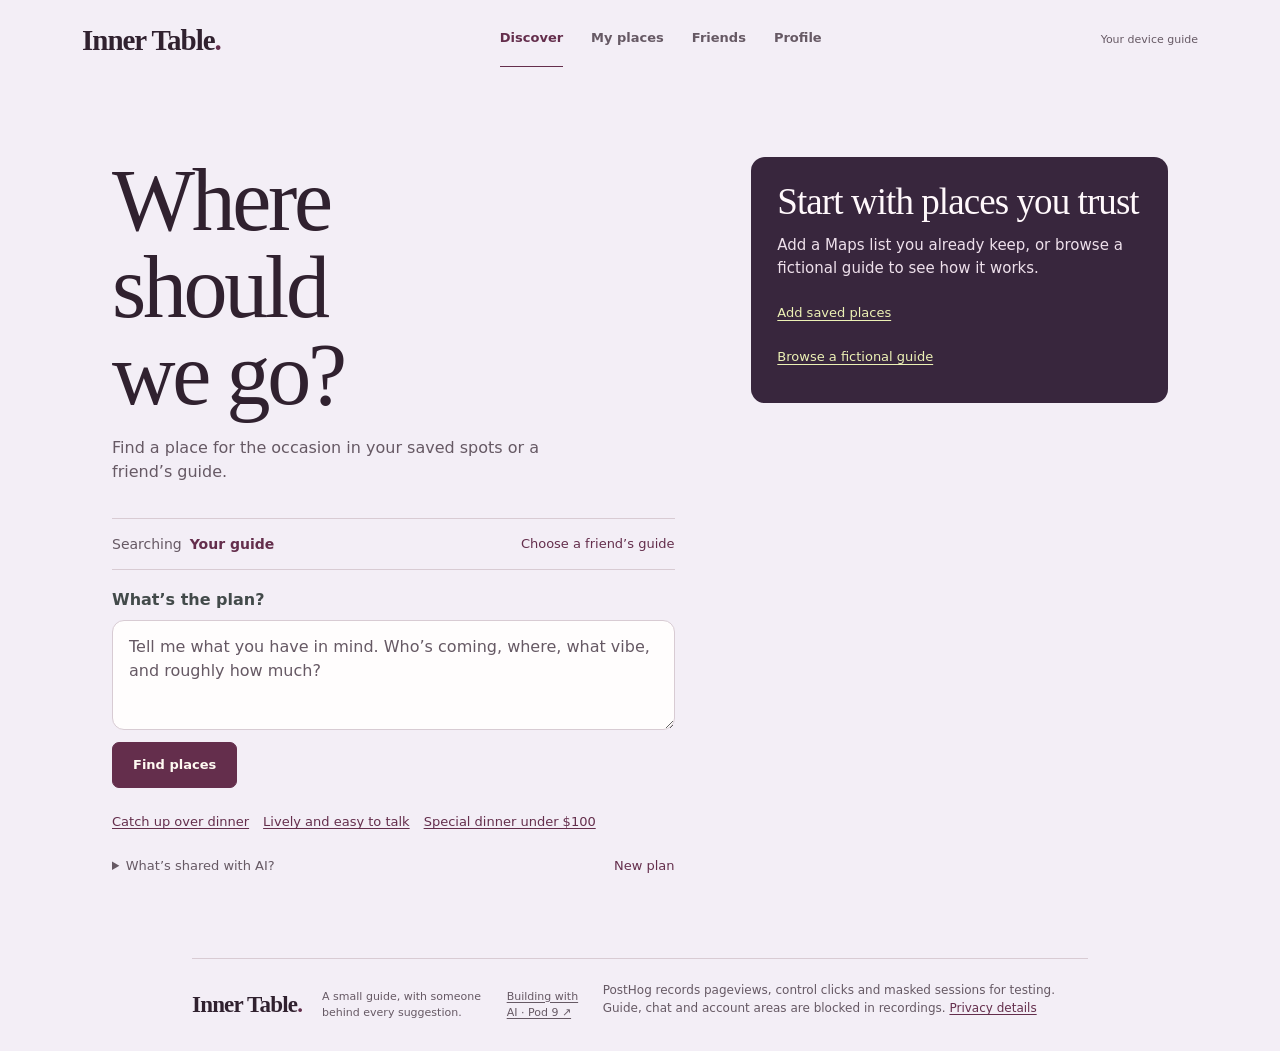
==== commit 388f7afa: "Revise Discover and add a contextual first-sign-in tour" ====
--- a/docs/prototype/index.html
+++ b/docs/prototype/index.html
@@ -11,17 +11,44 @@
 <main><p id="friend-access-status" class="account-status" role="status" aria-live="polite"></p><p id="account-sync" class="account-sync" role="status" aria-live="polite"></p>
 <section id="discover-view">
 <div class="planning-workspace"><div class="planning-pane">
-<div class="hero"><h1>Where would your friend book?</h1><p>A place for your plan, from people you trust.</p></div>
-<div class="guide-picker"><div class="guide-person"><span class="guide-caption">Search in</span><strong id="guide-person">Your guide</strong><button id="use-my-guide" type="button" class="text-button" hidden>Back to my guide</button></div><button type="button" class="text-button" data-view="friends">Choose a friend’s guide</button></div>
-<div id="demo-notice" class="demo-controls" hidden><p>Fictional sample guide · Example places and details</p><button id="leave-demo" class="text-button" type="button">Use my guide</button></div>
+<header class="discover-heading">
+  <h1 id="discover-title" tabindex="-1">Where should we go?</h1>
+  <p>Find a place for the occasion in your saved spots or a friend’s guide.</p>
+</header>
+<div id="guide-context">
+  <div class="guide-picker">
+    <div class="guide-person"><span class="guide-caption">Searching</span><strong id="guide-person">Your guide</strong><button id="use-my-guide" type="button" class="text-button" hidden>Back to my guide</button></div>
+    <button type="button" class="text-button" data-view="friends">Choose a friend’s guide</button>
+  </div>
+  <div id="demo-notice" class="guide-picker" hidden><strong>Fictional sample guide</strong><button id="leave-demo" class="text-button" type="button">Return to your guide</button></div>
+</div>
+<section id="welcome-tour" aria-labelledby="tour-heading" hidden>
+  <div class="tour-top"><span id="tour-progress"></span><button id="tour-skip" class="text-button" type="button">Skip tour</button></div>
+  <h2 id="tour-heading" tabindex="-1"></h2>
+  <p id="tour-copy"></p>
+  <div class="tour-actions">
+    <button id="tour-back" class="secondary" type="button" hidden>Back</button>
+    <button id="tour-sample" class="secondary" type="button" hidden>Show sample places</button>
+    <button id="tour-next" class="primary" type="button">Next</button>
+  </div>
+</section>
 <div id="plan-messages" class="plan-messages" role="log" aria-label="Your plan conversation" aria-live="polite" hidden></div><form id="search-form"><div class="filters">
 <div class="search-field"><label for="occasion">What’s the plan?</label><textarea id="occasion" maxlength="2000" rows="3" placeholder="Japanese with a friend, somewhere we can talk. West Village, around $80 each…"></textarea></div>
-<div class="composer-actions"><span class="composer-hint">Occasion, area, budget. In your own words.</span><button id="plan-send" class="primary" type="submit">Find a place <span aria-hidden="true">→</span></button></div></div>
-<div class="examples" aria-label="Try a plan"><button type="button" data-prompt="Dinner with a friend I haven’t seen in months">A proper catch-up</button><button type="button" data-prompt="Somewhere fun where we can still hear each other">Fun, but we can talk</button><button type="button" data-prompt="A special dinner under $100 each">Special, under $100</button></div><p id="plan-status" class="small" role="status" aria-live="polite"></p><div class="plan-options"><details class="plan-disclosure"><summary>What’s shared with AI?</summary><p>Sending a plan shares your message and this guide’s notes and available Google descriptions, price ranges and review samples with our AI provider to find a fit. Keep chatting to refine it. Shift + Enter adds a new line.</p></details><button id="reset" class="text-button" type="button">New plan</button></div></form>
-<div id="demo-controls" class="demo-controls"><button id="try-demo" class="text-button" type="button">Try a sample guide</button><span class="small">Fictional places, for a look around.</span></div>
+<div class="composer-actions"><button id="plan-send" class="primary" type="submit">Find places</button></div></div>
+<div class="examples" aria-label="Try a plan"><button type="button" data-prompt="Dinner with a friend I haven’t seen in months">Catch up over dinner</button><button type="button" data-prompt="Somewhere fun where we can still hear each other">Lively and easy to talk</button><button type="button" data-prompt="A special dinner under $100 each">Special dinner under $100</button></div><p id="plan-status" class="small" role="status" aria-live="polite"></p><div class="plan-options"><details class="plan-disclosure"><summary>What’s shared with AI?</summary><p>Sending a plan shares your message and this guide’s notes and available Google descriptions, price ranges and review samples with our AI provider to find a fit. Keep chatting to refine it. Shift + Enter adds a new line.</p></details><button id="reset" class="text-button" type="button">New plan</button></div></form>
 </div><div class="recommendations-pane" aria-label="Place recommendations">
-<div id="plan-start" class="plan-start"><h2>Your next place starts with a plan.</h2><p id="plan-start-copy">Tell us what you have in mind. We’ll look through your guide for places that fit.</p><button type="button" class="text-button" data-view="places">Bring your saved places</button></div>
-<div class="list-heading"><div><h2>Your shortlist</h2><p id="result-summary" role="status" aria-live="polite"></p></div><button type="button" class="text-button" data-view="places">My places</button></div><div id="results" class="cards"></div>
+<div id="shortlist-anchor">
+  <div id="plan-start" class="plan-start">
+    <h2 id="plan-start-heading">Start with places you trust</h2>
+    <p id="plan-start-copy"></p>
+    <button type="button" class="text-button" data-view="places">Add saved places</button>
+  </div>
+  <div class="list-heading" hidden>
+    <div><h2 id="shortlist-heading">Your shortlist</h2><p id="result-summary" role="status" aria-live="polite"></p></div>
+  </div>
+</div>
+<div id="demo-controls" class="demo-controls"><button id="try-demo" class="text-button" type="button">Browse a fictional guide</button></div>
+<div id="results" class="cards"></div>
 <div id="shortlist-feedback" class="shortlist-feedback" hidden><p>Did this shortlist help?</p><div class="actions"><button id="feedback-helpful" type="button" class="secondary">Helpful</button><button id="feedback-not-yet" type="button" class="secondary">Not yet</button></div><p id="shortlist-feedback-status" class="small" role="status"></p></div>
 <details class="method"><summary>A little more about your shortlist</summary><p>Suggestions use recorded occasion tags, neighborhood, and an optional all-in budget estimate. Both “fun” and “good for talking” must match when you ask for both. Unknown prices are excluded from budget searches. Imported places appear automatically, including uncategorized pins. Suggested tags from notes and list keywords are labeled as inferred. Saved-list suggestions and personal endorsements are shown separately. You can edit statuses or hide any place anytime. Visit status, personal notes, and neighborhood are optional. Visit status is shown on each card; unknown details stay unknown.</p><p>Browsing uses keyword rules. The plan conversation uses AI when configured and may make mistakes. AI reasons use your notes, recorded details, and labeled review hints. Confirm important requirements with the venue. It cannot verify dietary needs, accessibility, current prices, opening hours, or booking availability. When available, Google details and a small review sample add context to your saved places.</p></details>
 </div></div></section>
@@ -85,7 +112,7 @@
 <div class="account-panel"><h2>Your places, across devices</h2><p>Copy this browser’s saved places, personal notes and statuses to your private account. Existing account entries are kept when a Maps link appears in both guides.</p>
 <button id="account-copy" type="button" class="primary">Copy device places to my account</button>
 <div class="actions"><button id="account-use-cloud" class="secondary" type="button">Use my account guide</button><button id="account-use-device" class="secondary" type="button">Use this device’s guide</button></div>
-</div><div class="actions"><button id="account-sign-out" class="secondary" type="button">Sign out</button><button id="account-reload" class="secondary" type="button" hidden>Reload account guide</button></div>
+</div><div class="actions"><button id="tour-replay" class="text-button" type="button">Take the guided tour</button><button id="account-sign-out" class="secondary" type="button">Sign out</button><button id="account-reload" class="secondary" type="button" hidden>Reload account guide</button></div>
 </div><button id="account-retry" class="secondary" type="button" hidden>Retry saving account changes</button>
 </section>
 <dialog id="google-match" aria-labelledby="google-match-title"><div class="list-heading"><h2 id="google-match-title">Find your place</h2><button id="google-match-close" type="button" class="secondary">Close</button></div><p class="small">Choose the address that matches your saved place.</p><div id="google-candidates"></div><p class="google-brand" translate="no">Google Maps</p></dialog></main><footer><span class="wordmark">Inner Table<span>.</span></span><span>A small guide, with someone behind every suggestion.</span><a href="../index.html">Building with AI · Pod 9 ↗</a><p class="small">PostHog records pageviews, control clicks and masked sessions for testing. Guide, chat and account areas are blocked in recordings. <a href="../privacy.html">Privacy details</a></p></footer>
--- a/docs/prototype/discover.css
+++ b/docs/prototype/discover.css
@@ -1,208 +1,230 @@
-/* Planning and recommendations share one responsive workspace. */
-#discover-view {
-  --plan-surface: #f5f7f6;
-  --plan-accent: #17565e;
-}
+/* Discover uses the visual language of a saved address book. */
+:root {
+  --paper: #f3eef6;
+  --card: #fffdfd;
+  --ink: #30212f;
+  --muted: #665964;
+  --line: #d8cbd3;
+  --wine: #642e4c;
+  --olive: #4e573d;
+  --brown: #6a5142;
+}
+
+html { scrollbar-color: #ba9cac var(--paper); }
+::selection { background: #dfc7d7; color: var(--ink); }
+a { text-underline-offset: .18em; }
 
 main:has(#discover-view:not([hidden])) {
-  max-width: 1200px;
-  padding-top: 48px;
+  max-width: 1120px;
+  padding-top: clamp(28px, 6vw, 80px);
 }
 
 .planning-workspace {
   display: grid;
-  grid-template-columns: minmax(0, 390px) minmax(0, 1fr);
-  gap: 64px;
+  grid-template-columns: minmax(0, 1.35fr) minmax(0, 1fr);
+  column-gap: clamp(30px, 6vw, 84px);
   align-items: start;
 }
 
-.planning-pane {
-  position: sticky;
-  top: 24px;
-  min-width: 0;
-}
-
-#discover-view .hero {
-  margin-bottom: 30px;
-}
-
-#discover-view .hero h1 {
-  font: 500 42px/1.12 Georgia, 'Times New Roman', serif;
-  letter-spacing: -.03em;
-  max-width: 12ch;
-  margin-bottom: 14px;
+.planning-pane, .recommendations-pane { min-width: 0; }
+
+.discover-heading { margin-bottom: 34px; }
+.discover-heading h1 {
+  font: 500 clamp(49px, 7vw, 88px)/.99 Georgia, serif;
+  letter-spacing: -.038em;
+  color: var(--ink);
+  max-width: 10ch;
+  margin: 0 0 18px;
   text-wrap: balance;
 }
-
-#discover-view .hero > p {
-  font-size: 15px;
-  line-height: 1.6;
-  max-width: 32ch;
-}
-
+.discover-heading p {
+  color: var(--muted);
+  max-width: 42ch;
+  margin: 0;
+  font-size: 16px;
+}
+
+#guide-context { margin-bottom: 18px; }
 .guide-picker {
+  display: flex;
+  flex-wrap: wrap;
+  align-items: center;
+  justify-content: space-between;
+  gap: 2px 14px;
   border-block: 1px solid var(--line);
-  padding: 12px 0;
-  margin-bottom: 28px;
-}
-
+  padding: 3px 0;
+}
 #discover-view .guide-person {
   display: flex;
+  gap: 5px 8px;
   flex-wrap: wrap;
+  align-items: center;
   justify-content: flex-start;
-  gap: 4px 10px;
   margin: 0;
   font-size: 14px;
 }
-
 .guide-caption { color: var(--muted); font-weight: 400; }
-.guide-person strong { font-weight: 600; }
-.guide-picker > .text-button { font-size: 12px; min-height: 36px; }
-#use-my-guide { font-size: 12px; min-height: 32px; margin-left: auto; }
+.guide-person strong { overflow-wrap: anywhere; }
+#discover-view .text-button { min-height: 44px; }
 
 #discover-view #search-form { border: 0; padding-bottom: 0; }
 #discover-view #search-form .filters { display: block; }
-#discover-view .search-field { width: 100%; }
-#discover-view label[for=occasion] { font-size: 17px; font-weight: 600; color: var(--ink); margin-bottom: 12px; }
-
+#discover-view label[for=occasion] { font-size: 16px; display: block; margin-bottom: 8px; }
 #discover-view #occasion {
-  background: white;
-  border: 1px solid #bdcbca;
-  border-radius: 12px 12px 0 0;
-  border-bottom: 0;
-  min-height: 136px;
-  padding: 18px 18px 8px;
-  line-height: 1.6;
+  background: var(--card);
+  border: 1px solid var(--line);
+  border-radius: 12px;
+  display: block;
+  min-height: 110px;
+  padding: 14px 16px;
   resize: vertical;
 }
-
-#discover-view #occasion:focus-visible { outline-offset: 4px; }
-
-.composer-actions {
-  display: flex;
-  justify-content: space-between;
+#discover-view #occasion::placeholder { color: var(--muted); }
+.composer-actions { display: flex; justify-content: flex-start; margin-top: 12px; }
+#discover-view #plan-send { min-height: 46px; padding-inline: 20px; width: auto; border-radius: 7px; }
+#discover-view .examples {
+  display: flex;
+  flex-wrap: wrap;
+  gap: 0 14px;
+  margin: 12px 0 0;
+  padding: 0;
+  overflow: visible;
+}
+#discover-view .examples button {
+  border: 0;
+  padding: 0;
+  color: var(--wine);
+  min-height: 44px;
+  font-size: 13px;
+  text-decoration: underline;
+  text-underline-offset: .18em;
+}
+#discover-view .examples button:hover { background: transparent; color: var(--ink); }
+.plan-options { display: flex; flex-wrap: wrap; gap: 0 16px; align-items: start; justify-content: space-between; }
+#discover-view .plan-disclosure { margin: 0; font-size: 13px; min-width: 0; flex: 1; }
+#discover-view .plan-disclosure summary { min-height: 44px; align-content: center; }
+#discover-view #plan-status { font-size: 13px; margin: 8px 0; }
+#discover-view #plan-status:empty { display: none; }
+#discover-view .plan-messages { max-height: 240px; margin: 12px 0; }
+#discover-view .plan-message { font-size: 14px; max-width: 94%; }
+#discover-view .plan-message.user { background: #eedfe8; }
+
+.recommendations-pane { padding-top: 15px; }
+#discover-view[data-has-results=false] .recommendations-pane {
+  background: #38263d;
+  color: #fff8fb;
+  padding: 24px 26px;
+  border-radius: 14px;
+}
+.plan-start h2, #shortlist-heading {
+  font: 500 clamp(27px, 3.2vw, 37px)/1.12 Georgia, serif;
+  letter-spacing: -.025em;
+  margin: 0 0 12px;
+}
+.plan-start p { margin: 0 0 12px; color: #eee0eb; max-width: 38ch; }
+#discover-view .demo-controls { justify-content: flex-start; margin: 0; }
+#discover-view[data-has-results=false] .recommendations-pane .text-button {
+  color: #ecf1b5;
+  text-decoration: underline;
+  text-underline-offset: .2em;
+}
+#discover-view[data-has-results=false] .recommendations-pane :focus-visible { outline-color: #ecf1b5; }
+
+#discover-view .list-heading {
+  margin: 0;
+  padding-bottom: 12px;
+  border-bottom: 1px solid var(--line);
+}
+#discover-view .list-heading p { font-size: 13px; }
+#discover-view .card { padding: 22px 0 16px; }
+#discover-view .card.has-photo { grid-template-columns: minmax(0, 1fr) 100px; gap: 0 14px; }
+#discover-view .place-photo { grid-column: 2; grid-row: 1; width: 100px; height: 114px; border-radius: 10px; }
+#discover-view .card.has-photo .card-body { grid-column: 1; grid-row: 1; }
+#discover-view .card h3 {
+  font: 500 28px/1.1 Georgia, serif;
+  letter-spacing: -.025em;
+  overflow-wrap: anywhere;
+  margin-bottom: 5px;
+}
+#discover-view .place-meta { font-size: 13px; }
+#discover-view .card-source {
+  display: flex;
+  gap: 7px;
   align-items: center;
-  gap: 16px;
-  padding: 12px;
-  border: 1px solid #bdcbca;
-  border-top: 0;
-  border-radius: 0 0 12px 12px;
-}
-
-.composer-hint { font-size: 12px; color: var(--muted); max-width: 17ch; padding-left: 6px; }
-#discover-view #plan-send { min-height: 44px; padding-inline: 18px; border-radius: 8px; width: auto; }
-#plan-send span { margin-left: 10px; }
-
-#discover-view .examples {
-  gap: 7px;
-  margin: 14px 0 10px;
-  flex-wrap: wrap;
-  overflow: visible;
+  font-size: 13px;
+  color: var(--wine);
+  margin: 12px 0 0;
+  overflow-wrap: anywhere;
+}
+.guide-avatar {
+  display: inline-grid;
+  place-items: center;
+  width: 25px;
+  height: 25px;
+  flex-shrink: 0;
+  border-radius: 50%;
+  background: #ecdfeb;
+  color: var(--wine);
+  font-size: 12px;
+  font-weight: 650;
+}
+#discover-view .note {
+  margin: 12px 0;
   padding: 0;
-}
-
-#discover-view .examples button {
-  border: 1px solid var(--line);
-  border-radius: 20px;
-  padding: 8px 12px;
-  min-height: 40px;
-  font-size: 12px;
-  color: #465552;
-  text-decoration: none;
-}
-
-#discover-view .examples button:hover { background: var(--plan-surface); border-color: #97b1b0; }
-.plan-options { display: flex; gap: 18px; align-items: start; justify-content: space-between; }
-#discover-view .plan-disclosure { margin: 0; font-size: 12px; flex: 1; min-width: 0; }
-#discover-view .plan-disclosure summary { min-height: 44px; align-content: center; }
-#discover-view .plan-disclosure p { font-size: 12px; line-height: 1.65; }
-#discover-view #reset { font-size: 12px; white-space: nowrap; }
-#discover-view #plan-status { font-size: 12px; line-height: 1.6; margin: 14px 0; }
-#discover-view .demo-controls { justify-content: flex-start; gap: 0 12px; margin: 20px 0 0; border-top: 1px solid var(--line); padding-top: 10px; }
-#demo-controls .small { font-size: 12px; }
-#demo-notice { font-size: 12px; }
-
-#discover-view .plan-messages { max-height: 260px; margin-bottom: 20px; padding: 4px; }
-#discover-view .plan-message { font-size: 13px; line-height: 1.65; max-width: 96%; }
-#discover-view .plan-message.assistant { background: var(--plan-surface); }
-#discover-view .plan-message.user { background: #e8f0ef; }
-
-.recommendations-pane { min-width: 0; border-left: 1px solid var(--line); padding-left: 40px; min-height: 510px; }
-.plan-start { padding: 88px 0 36px; max-width: 36ch; }
-.plan-start h2 { font: 500 30px/1.23 Georgia, 'Times New Roman', serif; letter-spacing: -.02em; margin-bottom: 16px; text-wrap: balance; }
-.plan-start p { color: var(--muted); font-size: 14px; line-height: 1.75; }
-.plan-start .text-button { margin-top: 10px; }
-#discover-view .list-heading { margin: 0; padding-bottom: 18px; border-bottom: 1px solid var(--line); align-items: baseline; }
-#discover-view .list-heading h2 { font-size: 22px; margin-bottom: 6px; }
-#discover-view .list-heading p { font-size: 12px; line-height: 1.5; }
-#discover-view .list-heading > .text-button { font-size: 12px; white-space: nowrap; }
-
-#discover-view .card { padding: 28px 0 18px; }
-#discover-view .card.has-photo { grid-template-columns: minmax(0, 1fr) 124px; gap: 0 22px; }
-#discover-view .place-photo { grid-column: 2; grid-row: 1; width: 124px; height: 144px; border-radius: 12px; }
-#discover-view .card.has-photo .card-body { grid-column: 1; grid-row: 1; }
-#discover-view .card-source { display: flex; gap: 8px; align-items: center; font-size: 12px; color: #465552; margin-bottom: 14px; }
-.guide-avatar { display: inline-grid; place-items: center; width: 25px; height: 25px; flex-shrink: 0; border-radius: 50%; background: #e8efec; color: #335852; font-size: 12px; font-weight: 650; }
-#discover-view .card h3 { font: 600 27px/1.15 Georgia, 'Times New Roman', serif; letter-spacing: -.02em; margin-bottom: 8px; }
-#discover-view .place-meta { font-size: 12px; line-height: 1.6; }
-#discover-view .reason { color: var(--ink); margin: 18px 0 14px; font-size: 13px; line-height: 1.65; }
-#discover-view .reason strong { font-size: 12px; font-weight: 650; }
-#discover-view .reason p { margin: 3px 0 0; }
-#discover-view .note { margin: 14px 0; padding: 12px 14px; background: var(--plan-surface); border: 0; border-radius: 8px; font-size: 13px; line-height: 1.65; }
-.note-label { display: block; font-size: 12px; color: #53625e; margin-bottom: 4px; }
+  border: 0;
+  background: none;
+  font: 17px/1.45 Georgia, serif;
+}
+.note-label { display: block; color: var(--muted); font: 12px/1.5 system-ui, sans-serif; margin-bottom: 3px; }
 #discover-view .note p { margin: 0; }
-#discover-view .tags { align-items: center; gap: 8px 12px; margin-top: 16px; }
-#discover-view .tag { font-size: 12px; }
-.visit-status { font-size: 12px; color: #354f4b; background: #edf2ef; border-radius: 4px; padding: 4px 7px; }
-#discover-view .card-bottom { padding-top: 12px; gap: 6px 16px; }
+#discover-view .reason { margin: 8px 0; font-size: 13px; }
+#discover-view .reason summary { min-height: 44px; align-content: center; color: var(--wine); }
+#discover-view .reason p { margin-top: 0; }
+#discover-view .tags { align-items: baseline; gap: 4px 11px; }
+#discover-view .tag, #discover-view .visit-status { font-size: 12px; }
+#discover-view .card-bottom { padding-top: 8px; gap: 4px 12px; flex-wrap: wrap; }
 #discover-view .card-bottom > span { font-size: 12px; flex: 1; }
-#discover-view .card-bottom a { font-size: 12px; margin-left: 0; }
+#discover-view .card-bottom a { font-size: 13px; margin-left: 0; }
 #discover-view .place-more { grid-column: 1 / -1; }
-#discover-view .method { font-size: 12px; line-height: 1.7; }
-#discover-view .shortlist-feedback { font-size: 13px; }
-#discover-view .empty { padding: 40px 0; }
-#discover-view .empty h2 { font-size: 23px; }
-
-@media (max-width: 1000px) {
-  .planning-workspace { grid-template-columns: minmax(0, 330px) minmax(0, 1fr); gap: 32px; }
-  .recommendations-pane { padding-left: 28px; }
-  #discover-view .card.has-photo { grid-template-columns: minmax(0, 1fr) 96px; gap: 0 16px; }
-  #discover-view .place-photo { width: 96px; height: 112px; }
-}
-
-@media (min-width: 761px) and (max-width: 960px) {
-  .planning-workspace { display: block; max-width: 640px; margin-inline: auto; }
-  .planning-pane { position: static; }
-  .recommendations-pane { border-left: 0; padding-left: 0; margin-top: 40px; min-height: 0; }
-  .plan-start { padding-top: 24px; }
-}
-
-@media (max-width: 760px) {
-  main:has(#discover-view:not([hidden])) { padding: 24px 20px 36px; }
-  .planning-workspace { display: block; }
-  .planning-pane { position: static; }
-  #discover-view .hero { margin: 10px 0 24px; }
-  #discover-view .hero h1 { font-size: 36px; max-width: 15ch; }
-  #discover-view .hero > p { font-size: 14px; max-width: none; }
-  .guide-picker { margin-bottom: 24px; padding-block: 10px; }
-  #discover-view #occasion { min-height: 125px; }
-  #discover-view #search-form .filters { display: block; }
-  #discover-view .examples { margin-right: 0; }
-  .recommendations-pane { border: 0; padding: 0; min-height: 0; margin-top: 32px; }
-  .plan-start { padding: 24px 0 8px; border-top: 1px solid var(--line); max-width: none; }
-  .plan-start h2 { font-size: 25px; max-width: 22ch; }
-  #discover-view .card.has-photo { grid-template-columns: minmax(0, 1fr) 100px; }
-  #discover-view .place-photo { width: 100px; height: 118px; }
-  #discover-view .card h3 { font-size: 26px; }
-  #discover-view .card-source { font-size: 12px; }
-  #discover-view .plan-messages { max-height: 240px; }
-  #discover-view[data-has-results=true] .hero h1 { font-size: 28px; max-width: none; }
-  #discover-view[data-has-results=true] .hero > p,
-  #discover-view[data-has-results=true] .examples { display: none; }
-  #discover-view[data-has-results=true] #occasion { min-height: 88px; }
+#discover-view .method, #discover-view .shortlist-feedback { font-size: 13px; }
+
+#welcome-tour {
+  background: #e9efc9;
+  border: 0;
+  border-radius: 12px;
+  color: #272b19;
+  margin: 10px 0 17px;
+  padding: 10px 14px 14px;
+}
+.tour-top, .tour-actions { display: flex; flex-wrap: wrap; align-items: center; gap: 7px 12px; }
+.tour-top { justify-content: space-between; }
+#tour-progress { font-size: 13px; font-variant-numeric: tabular-nums; }
+#welcome-tour h2 { margin: 0 0 5px; font-size: 18px; }
+#welcome-tour p { margin: 0 0 10px; color: #383e28; font-size: 14px; max-width: 48ch; }
+#welcome-tour .primary, #welcome-tour .secondary { min-height: 44px; }
+#welcome-tour .secondary { background: transparent; color: #272b19; border-color: #6b7352; }
+#discover-view #welcome-tour #tour-skip { color: #383e28; }
+#discover-view #welcome-tour :focus-visible { outline-color: var(--wine); }
+.tour-target { outline: 2px solid #6a7243; outline-offset: 4px; border-radius: 5px; }
+.recommendations-pane .tour-target { outline-color: #c8d387; }
+#welcome-tour { scroll-margin-block: 20px 96px; }
+
+@media (max-width: 780px) {
+  main:has(#discover-view:not([hidden])) { padding: 26px 20px 38px; }
+  .planning-workspace { display: block; max-width: 540px; margin-inline: auto; }
+  .discover-heading { margin-bottom: 22px; }
+  .discover-heading h1 { font-size: clamp(46px, 12vw, 65px); margin-bottom: 12px; }
+  .discover-heading p { font-size: 15px; }
+  .recommendations-pane { margin-top: 22px; padding-top: 0; }
+  #discover-view[data-has-results=false] .recommendations-pane { padding: 18px; }
+}
+
+@media (max-width: 360px) {
+  #discover-view .card.has-photo { grid-template-columns: minmax(0, 1fr) 78px; }
+  #discover-view .place-photo { width: 78px; height: 92px; }
 }
 
 @media (prefers-reduced-motion: no-preference) {
-  #results:not([hidden]) { animation: shortlist-reveal 180ms ease-out; }
-  @keyframes shortlist-reveal { from { opacity: .65; transform: translateY(5px); } to { opacity: 1; transform: translateY(0); } }
-}
+  #welcome-tour:not([hidden]) { animation: tour-arrival 160ms ease-out; }
+  @keyframes tour-arrival { from { opacity: .55; } to { opacity: 1; } }
+}
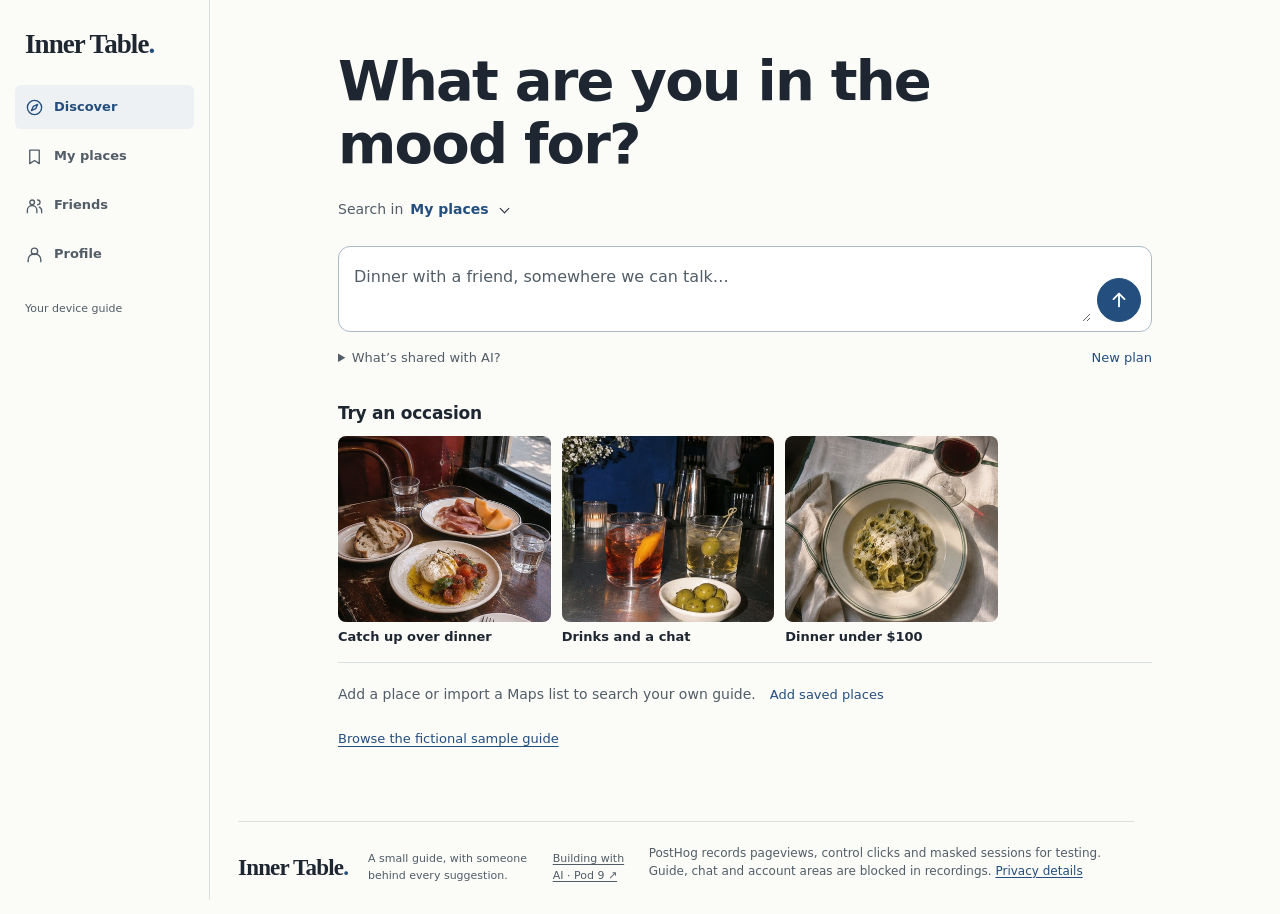
==== commit 8bad4757: "Redesign Inner Table around a neighborhood guide" ====
--- a/docs/prototype/index.html
+++ b/docs/prototype/index.html
@@ -1,6 +1,6 @@
 <!doctype html>
 <html lang="en">
-<head><meta charset="utf-8"><meta name="viewport" content="width=device-width, initial-scale=1, viewport-fit=cover"><title>Inner Table. · Places from people you trust</title><link rel="stylesheet" href="style.css"><link rel="stylesheet" href="mobile.css"><link rel="stylesheet" href="discover.css"><script defer src="../analytics.js"></script><script defer src="matcher.js"></script><script defer src="imports.js"></script><script defer src="google.js"></script><script defer src="chat.js"></script><script defer src="accounts.js"></script><script defer src="friends.js"></script><script defer src="demo.js"></script><script defer src="app.js"></script></head>
+<head><meta charset="utf-8"><meta name="viewport" content="width=device-width, initial-scale=1, viewport-fit=cover"><title>Inner Table. · Places from people you trust</title><link rel="stylesheet" href="style.css"><link rel="stylesheet" href="mobile.css"><link rel="stylesheet" href="discover.css"><link rel="stylesheet" href="guide-layout.css"><script defer src="../analytics.js"></script><script defer src="matcher.js"></script><script defer src="imports.js"></script><script defer src="google.js"></script><script defer src="chat.js"></script><script defer src="accounts.js"></script><script defer src="friends.js"></script><script defer src="demo.js"></script><script defer src="app.js"></script></head>
 <body>
 <header class="topbar"><a class="wordmark" href="./">Inner Table<span>.</span></a><nav aria-label="Main navigation">
 <button type="button" class="active" data-view="discover" aria-current="page"><svg aria-hidden="true" viewBox="0 0 24 24"><circle cx="12" cy="12" r="9"/><path d="m16 8-2.5 5.5L8 16l2.5-5.5Z"/></svg><span>Discover</span></button>
@@ -12,15 +12,22 @@
 <section id="discover-view">
 <div class="planning-workspace"><div class="planning-pane">
 <header class="discover-heading">
-  <h1 id="discover-title" tabindex="-1">Where should we go?</h1>
-  <p>Find a place for the occasion in your saved spots or a friend’s guide.</p>
+  <h1 id="discover-title" tabindex="-1">What are you in the mood for?</h1>
 </header>
 <div id="guide-context">
-  <div class="guide-picker">
-    <div class="guide-person"><span class="guide-caption">Searching</span><strong id="guide-person">Your guide</strong><button id="use-my-guide" type="button" class="text-button" hidden>Back to my guide</button></div>
-    <button type="button" class="text-button" data-view="friends">Choose a friend’s guide</button>
-  </div>
-  <div id="demo-notice" class="guide-picker" hidden><strong>Fictional sample guide</strong><button id="leave-demo" class="text-button" type="button">Return to your guide</button></div>
+  <details id="guide-picker" class="guide-picker">
+    <summary><span class="guide-caption">Search in</span> <strong id="guide-person">My places</strong></summary>
+    <div class="guide-choices">
+      <button id="use-my-guide" class="text-button" type="button">My places</button>
+      <div class="friend-guide-choices">
+        <h2>Friends’ guides</h2>
+        <div id="guide-friends"></div>
+        <p id="guide-friends-empty" class="small" hidden>No approved guides yet.</p>
+        <button type="button" class="text-button" data-view="friends">Find friends</button>
+      </div>
+    </div>
+  </details>
+  <div id="demo-notice" class="sample-guide" hidden><strong>Fictional sample guide</strong><button id="leave-demo" class="text-button" type="button">Return to my places</button></div>
 </div>
 <section id="welcome-tour" aria-labelledby="tour-heading" hidden>
   <div class="tour-top"><span id="tour-progress"></span><button id="tour-skip" class="text-button" type="button">Skip tour</button></div>
@@ -32,40 +39,47 @@
     <button id="tour-next" class="primary" type="button">Next</button>
   </div>
 </section>
-<div id="plan-messages" class="plan-messages" role="log" aria-label="Your plan conversation" aria-live="polite" hidden></div><form id="search-form"><div class="filters">
-<div class="search-field"><label for="occasion">What’s the plan?</label><textarea id="occasion" maxlength="2000" rows="3" placeholder="Japanese with a friend, somewhere we can talk. West Village, around $80 each…"></textarea></div>
-<div class="composer-actions"><button id="plan-send" class="primary" type="submit">Find places</button></div></div>
-<div class="examples" aria-label="Try a plan"><button type="button" data-prompt="Dinner with a friend I haven’t seen in months">Catch up over dinner</button><button type="button" data-prompt="Somewhere fun where we can still hear each other">Lively and easy to talk</button><button type="button" data-prompt="A special dinner under $100 each">Special dinner under $100</button></div><p id="plan-status" class="small" role="status" aria-live="polite"></p><div class="plan-options"><details class="plan-disclosure"><summary>What’s shared with AI?</summary><p>Sending a plan shares your message and this guide’s notes and available Google descriptions, price ranges and review samples with our AI provider to find a fit. Keep chatting to refine it. Shift + Enter adds a new line.</p></details><button id="reset" class="text-button" type="button">New plan</button></div></form>
+<div id="plan-messages" class="plan-messages" role="log" aria-label="Your plan conversation" aria-live="polite" hidden></div>
+<form id="search-form">
+  <div class="search-field">
+    <label for="occasion" class="visually-hidden">Describe your plan</label>
+    <div class="plan-composer">
+      <textarea id="occasion" maxlength="2000" rows="2" placeholder="Dinner with a friend, somewhere we can talk…"></textarea>
+      <button id="plan-send" class="primary" type="submit" aria-label="Send plan"><svg aria-hidden="true" viewBox="0 0 24 24"><path d="M12 19V5m-6 6 6-6 6 6"/></svg></button>
+    </div>
+  </div>
+
+  <p id="plan-status" class="small" role="status" aria-live="polite"></p>
+  <div class="plan-options">
+    <details class="plan-disclosure"><summary>What’s shared with AI?</summary><p>Sending a plan shares your message and this guide’s notes and available Google descriptions, price ranges and review samples with our AI provider to find a fit. Use Shift + Enter for a new line.</p></details>
+    <button id="reset" class="text-button" type="button">New plan</button>
+    <button id="show-shortlist" class="text-button" type="button" hidden>View shortlist</button>
+  </div>
+</form>
+<section class="occasion-starters" aria-labelledby="occasion-starters-title"><h2 id="occasion-starters-title">Try an occasion</h2><div class="occasion-grid"><button type="button" data-prompt="Dinner with a friend, somewhere quiet enough to catch up"><img src="artwork/catch-up.jpg" alt="" width="420" height="420"><span>Catch up over dinner</span></button><button type="button" data-prompt="Drinks somewhere lively where we can still hear each other"><img src="artwork/drinks-and-a-chat.jpg" alt="" width="420" height="420"><span>Drinks and a chat</span></button><button type="button" data-prompt="A special dinner under $100 each"><img src="artwork/dinner-under-100.jpg" alt="" width="420" height="420"><span>Dinner under $100</span></button></div></section>
+<div class="discover-options">
+  <div id="guide-empty" hidden>
+    <p id="guide-empty-copy">Add a place or import a Maps list to search your own guide.</p>
+    <button type="button" class="text-button" data-view="places">Add saved places</button>
+  </div>
+  <div id="demo-controls" class="demo-controls"><button id="try-demo" class="text-button" type="button">Browse the fictional sample guide</button></div>
+</div>
 </div><div class="recommendations-pane" aria-label="Place recommendations">
 <div id="shortlist-anchor">
-  <div id="plan-start" class="plan-start">
-    <h2 id="plan-start-heading">Start with places you trust</h2>
-    <p id="plan-start-copy"></p>
-    <button type="button" class="text-button" data-view="places">Add saved places</button>
-  </div>
+  <div id="plan-start" class="plan-start"><h2>Shortlist</h2><p>Places appear here after you send a plan.</p></div>
   <div class="list-heading" hidden>
-    <div><h2 id="shortlist-heading">Your shortlist</h2><p id="result-summary" role="status" aria-live="polite"></p></div>
+    <div><h2 id="shortlist-heading" tabindex="-1">Your shortlist</h2><p id="result-summary" role="status" aria-live="polite"></p></div>
+    <button id="back-to-plan" class="text-button" type="button">Back to plan</button>
   </div>
 </div>
-<div id="demo-controls" class="demo-controls"><button id="try-demo" class="text-button" type="button">Browse a fictional guide</button></div>
 <div id="results" class="cards"></div>
 <div id="shortlist-feedback" class="shortlist-feedback" hidden><p>Did this shortlist help?</p><div class="actions"><button id="feedback-helpful" type="button" class="secondary">Helpful</button><button id="feedback-not-yet" type="button" class="secondary">Not yet</button></div><p id="shortlist-feedback-status" class="small" role="status"></p></div>
 <details class="method"><summary>A little more about your shortlist</summary><p>Suggestions use recorded occasion tags, neighborhood, and an optional all-in budget estimate. Both “fun” and “good for talking” must match when you ask for both. Unknown prices are excluded from budget searches. Imported places appear automatically, including uncategorized pins. Suggested tags from notes and list keywords are labeled as inferred. Saved-list suggestions and personal endorsements are shown separately. You can edit statuses or hide any place anytime. Visit status, personal notes, and neighborhood are optional. Visit status is shown on each card; unknown details stay unknown.</p><p>Browsing uses keyword rules. The plan conversation uses AI when configured and may make mistakes. AI reasons use your notes, recorded details, and labeled review hints. Confirm important requirements with the venue. It cannot verify dietary needs, accessibility, current prices, opening hours, or booking availability. When available, Google details and a small review sample add context to your saved places.</p></details>
 </div></div></section>
 <section id="places-view" hidden>
-<div class="page-heading"><h1>My places</h1><p>Your saved spots, ready for the next plan.</p></div>
-<p id="guide-storage-note" class="privacy-note">Your places are saved in this browser. Sign in and choose Copy to my account to use them across devices.</p><p id="storage-status" role="status" aria-live="polite"></p>
-<input id="google-reviews" type="checkbox" checked hidden><input id="google-auto-import" type="checkbox" checked hidden><div class="portal-grid">
-<section class="portal"><h2>Add a place</h2><p>A Maps link, a memory, a reason to go.</p><button type="button" class="primary" id="show-add">Add a place ↗</button></section>
-<section class="portal google-connection" aria-labelledby="google-connection-title">
-<h2 id="google-connection-title">Import a Google Maps list</h2>
-<p>Paste a list’s viewing link to bring its places and saved notes into your guide.</p>
-<form id="maps-list-form"><label for="maps-list-url">Shared list link</label><input id="maps-list-url" type="url" required maxlength="4000" placeholder="https://maps.app.goo.gl/…"><button id="maps-list-import" class="primary" type="submit">Import list</button></form>
-<p id="maps-list-status" role="status" aria-live="polite"></p>
-<details><summary>Where do I find the link?</summary><p>In Google Maps, open You or Saved, open a list, then choose Share and Copy link. The link must allow viewing while signed out. Anyone with that link may be able to view the list.</p><p>Imports include every category. Visits and endorsements stay yours to set. Paste the same link again to add newly saved places. Matching Maps links are skipped.</p><p class="small">Automatic access to private saves remains planned. Shared-list imports depend on Google’s page format and may occasionally be unavailable.</p></details>
-</section>
-<section class="portal"><h2>Bring your saved lists</h2><p>Import a Google Takeout CSV. Your places are ready to explore, with statuses you can edit anytime.</p><label class="button secondary" for="csv-file">Choose CSV file ↗</label><input id="csv-file" class="visually-hidden" type="file" accept=".csv,text/csv"><details><summary>How to export your list</summary><p>Open <a href="https://takeout.google.com/" target="_blank" rel="noopener noreferrer">Google Takeout</a> and select Saved. Download and unzip the export, then choose a saved-list CSV here. We support title/name, URL, and note columns, including item_content_url. Other formats need review; ZIP uploads are not supported.</p></details></section>
-</div>
+<div class="page-heading view-heading"><h1>My places</h1><button type="button" class="primary" id="show-add">Add a place</button></div>
+<p id="storage-status" role="status" aria-live="polite"></p>
+<input id="google-reviews" type="checkbox" checked hidden><input id="google-auto-import" type="checkbox" checked hidden>
 <section id="import-preview" class="editor-panel" hidden aria-labelledby="import-title"><h2 id="import-title">Preview your import</h2><p id="import-summary" role="status"></p><div id="import-items" class="preview-list"></div><p class="small">These places will be available in suggestions immediately after import, without implying a visit or personal endorsement. Keywords in notes and list names can suggest editable tags. Missing categories and prices stay unknown. Existing duplicates are skipped; no places are overwritten.</p><div class="actions"><button id="confirm-import" type="button" class="primary">Add to my guide</button><button id="cancel-import" type="button" class="secondary">Cancel</button></div></section><p id="import-status" role="status" aria-live="polite"></p>
 <dialog id="place-editor" class="editor-panel" hidden aria-labelledby="editor-title"><h2 id="editor-title" tabindex="-1">Add a place</h2><form id="place-form"><input id="place-id" type="hidden"><div class="editor-grid">
 <div><label for="place-name">Place name</label><input id="place-name" required maxlength="200"></div>
@@ -77,42 +91,53 @@
 </div><label for="place-note">Your personal note (optional)</label><textarea id="place-note" maxlength="3000" rows="3" placeholder="Why would you send a friend here? What should they know?"></textarea>
 <fieldset><legend>Good for… <span>(only choose what you know)</span></legend><div class="tag-options"><label><input type="checkbox" name="tag" value="conversation"> Talking / catch-ups</label><label><input type="checkbox" name="tag" value="fun"> A fun evening</label><label><input type="checkbox" name="tag" value="special"> Something special</label><label><input type="checkbox" name="tag" value="date"> A date</label><label><input type="checkbox" name="tag" value="group"> A group</label></div></fieldset>
 <p id="inferred-info" class="small"></p><label class="check-label"><input id="place-in-guide" type="checkbox" checked> Include in my guide and suggestions</label><label class="check-label"><input id="place-recommend" type="checkbox"> I personally recommend this place</label><p class="small">Imported places are included automatically. Edit visit status, endorsement, tags, or visibility anytime. Saved does not mean visited or personally endorsed. No category, visit, note, or neighborhood is required.</p><p id="editor-error" role="alert"></p><div class="actions"><button class="primary" type="submit">Save place</button><button class="secondary" id="cancel-edit" type="button">Cancel</button></div></form></dialog>
-<div class="list-heading"><h2>Your saved places</h2><div class="actions"><button class="secondary" id="show-all-in-guide" type="button">Show all in guide</button><button class="text-button" id="export-places" type="button">Export backup ↓</button><label class="text-button button" for="restore-file">Restore backup ↑</label><input class="visually-hidden" id="restore-file" type="file" accept=".json,application/json"></div></div><p class="small">Places shown in your account guide are visible to approved followers. Hide a place to keep it private.</p><p id="queue-summary"></p><div class="place-selection-toolbar" role="group" aria-label="Select saved places">
+<p id="queue-summary"></p><div id="my-places" class="saved-list"></div><details class="utility-group" id="manage-places"><summary>Manage saved places</summary><p id="guide-storage-note" class="privacy-note">Your places are saved in this browser.</p><p class="small">Approved followers can see account places that are shown in your guide.</p><div class="actions"><button class="secondary" id="show-all-in-guide" type="button">Show all in guide</button><button class="text-button" id="export-places" type="button">Export backup ↓</button><label class="text-button button" for="restore-file">Restore backup ↑</label><input class="visually-hidden" id="restore-file" type="file" accept=".json,application/json"></div><div class="place-selection-toolbar" role="group" aria-label="Select saved places">
 <div class="actions"><button id="select-all-places" type="button" class="secondary">Select all</button><button id="clear-place-selection" type="button" class="text-button" disabled>Clear selection</button><span id="selection-count" role="status" aria-live="polite">0 selected</span></div>
 <div class="actions"><button id="show-selected-places" type="button" class="secondary" disabled>Show selected in guide</button><button id="hide-selected-places" type="button" class="secondary" disabled>Hide selected</button><button id="remove-selected-places" type="button" class="secondary" disabled>Remove selected</button></div>
 <p class="small">Showing account places makes them visible to approved followers.</p>
-</div><div id="my-places" class="saved-list"></div>
+</div></details><details class="utility-group" id="import-tools"><summary>Import a list</summary><div class="portal-grid">
+
+<section class="portal google-connection" aria-labelledby="google-connection-title">
+<h2 id="google-connection-title">Import a Google Maps list</h2>
+<p>Paste a list’s viewing link to bring its places and saved notes into your guide.</p>
+<form id="maps-list-form"><label for="maps-list-url">Shared list link</label><input id="maps-list-url" type="url" required maxlength="4000" placeholder="https://maps.app.goo.gl/…"><button id="maps-list-import" class="primary" type="submit">Import list</button></form>
+<p id="maps-list-status" role="status" aria-live="polite"></p>
+<details><summary>Where do I find the link?</summary><p>In Google Maps, open You or Saved, open a list, then choose Share and Copy link. The link must allow viewing while signed out. Anyone with that link may be able to view the list.</p><p>Imports include every category. Visits and endorsements stay yours to set. Paste the same link again to add newly saved places. Matching Maps links are skipped.</p><p class="small">Automatic access to private saves remains planned. Shared-list imports depend on Google’s page format and may occasionally be unavailable.</p></details>
+</section>
+<section class="portal"><h2>Import a Takeout CSV</h2><p>Import a Google Takeout CSV. Your places are ready to explore, with statuses you can edit anytime.</p><label class="button secondary" for="csv-file">Choose CSV file ↗</label><input id="csv-file" class="visually-hidden" type="file" accept=".csv,text/csv"><details><summary>How to export your list</summary><p>Open <a href="https://takeout.google.com/" target="_blank" rel="noopener noreferrer">Google Takeout</a> and select Saved. Download and unzip the export, then choose a saved-list CSV here. We support title/name, URL, and note columns, including item_content_url. Other formats need review; ZIP uploads are not supported.</p></details></section>
+</div></details>
 </section>
 <section id="friends-view" hidden>
-<div class="page-heading"><h1>Your inner circle.</h1><p>Find a friend. Ask for their guide.</p></div>
+<div class="page-heading view-heading"><h1>Your Inner Circle.</h1><button id="circle-find" class="primary" type="button" aria-controls="circle-request" aria-expanded="false" hidden>Find a friend</button></div>
 <p id="friends-status" class="account-status" role="status" aria-live="polite"></p>
 <div id="friends-sign-in" class="account-panel"><h2>A guide worth sharing.</h2><p>Sign in and save your username in My account to connect with friends.</p><button type="button" class="primary" data-view="account">Sign in</button></div>
 <div id="friends-member" hidden>
-<div class="account-panel"><h2>Find a friend</h2><form id="friend-request-form"><label for="friend-username">Their username</label><input id="friend-username" maxlength="31" placeholder="@mei" autocomplete="off" required><button class="primary" type="submit">Request access</button></form><p class="small">Approving someone lets them read and search the places you show in your account guide, including notes, endorsements and visit status. To read their guide, request access separately.</p><button id="friends-refresh" type="button" class="text-button">Refresh requests</button></div>
-<div class="friends-grid"><section id="friends-following" class="account-panel"></section><section id="friends-outgoing" class="account-panel"></section><section id="friends-requests" class="account-panel"></section><section id="friends-followers" class="account-panel"></section></div>
+<div id="circle-request" class="account-panel" hidden><h2>Find a friend</h2><form id="friend-request-form"><label for="friend-username">Their username</label><input id="friend-username" maxlength="31" placeholder="@mei" autocomplete="off" required><button class="primary" type="submit">Request access</button></form><p class="small">Approving someone lets them read and search the places you show in your account guide, including notes, endorsements and visit status. To read their guide, request access separately.</p><button id="friends-refresh" type="button" class="text-button">Refresh requests</button></div>
+<section id="friends-following" class="account-panel"></section><div class="friends-grid"><section id="friends-requests" class="account-panel"></section><details class="utility-group"><summary>Sharing and pending requests</summary><section id="friends-outgoing" class="account-panel"></section><section id="friends-followers" class="account-panel"></section></details></div>
 </div></section>
 <section id="account-view" hidden>
-<div class="page-heading"><h1>Your Inner Table.</h1><p>Your profile, places and sharing.</p></div>
+<div class="page-heading view-heading"><h1>Your Inner Table.</h1></div>
 <p id="account-status" class="account-status" role="status" aria-live="polite"></p>
 <div id="account-auth" class="account-panel">
 <h2>Keep your guide close.</h2><p>Sign in to save a private account guide, or keep exploring with the places on this device.</p>
 <p id="account-setup" hidden>Account sign-in is being prepared. You can keep using your device guide.</p>
-<button id="account-google" type="button" class="secondary">Continue with Google</button>
-<form id="account-auth-form">
+<button id="account-google" type="button" class="secondary" hidden>Continue with Google</button>
+<form id="account-auth-form" hidden>
 <label for="account-email">Email</label><input id="account-email" type="email" autocomplete="email" maxlength="254" required>
 <label for="account-password">Password</label><input id="account-password" type="password" autocomplete="current-password" minlength="8" maxlength="256" required>
 <div class="actions"><button class="primary" type="submit" value="sign-in">Sign in</button><button class="secondary" type="submit" value="sign-up">Create account</button></div>
 <p class="small">Creating an account may require email confirmation. Use a password of at least eight characters.</p>
 </form></div>
 <div id="account-member" hidden>
-<div class="account-panel"><h2>Your private profile</h2><p>Your guide opens only to people you approve. Your display name and username help friends find you. Manage requests and access in Friends.</p>
+<div class="profile-identity"><div class="profile-name-row"><span id="profile-avatar" class="person-avatar" aria-hidden="true"></span><div><strong id="profile-display-name"></strong><span id="profile-display-handle"></span></div></div><p>Your account guide is private. Approved followers can see the places you show.</p></div>
+<details class="utility-group"><summary>Edit your profile</summary>
 <form id="account-profile-form"><label for="profile-name">Display name</label><input id="profile-name" maxlength="80" autocomplete="nickname" required>
 <label for="profile-username">Username</label><input id="profile-username" minlength="3" maxlength="30" pattern="[a-z0-9_]{3,30}" required aria-describedby="username-help">
-<p id="username-help" class="small">3–30 lowercase letters, numbers or underscores.</p><button class="primary" type="submit">Save profile</button></form></div>
-<div class="account-panel"><h2>Your places, across devices</h2><p>Copy this browser’s saved places, personal notes and statuses to your private account. Existing account entries are kept when a Maps link appears in both guides.</p>
+<p id="username-help" class="small">3–30 lowercase letters, numbers or underscores.</p><button class="primary" type="submit">Save profile</button></form></details>
+<details class="utility-group" id="guide-settings"><summary>Guide and device settings</summary><p>Copy this browser’s saved places, personal notes and statuses to your private account. Existing account entries are kept when a Maps link appears in both guides.</p>
 <button id="account-copy" type="button" class="primary">Copy device places to my account</button>
 <div class="actions"><button id="account-use-cloud" class="secondary" type="button">Use my account guide</button><button id="account-use-device" class="secondary" type="button">Use this device’s guide</button></div>
-</div><div class="actions"><button id="tour-replay" class="text-button" type="button">Take the guided tour</button><button id="account-sign-out" class="secondary" type="button">Sign out</button><button id="account-reload" class="secondary" type="button" hidden>Reload account guide</button></div>
+<button id="account-reload" class="secondary" type="button" hidden>Reload account guide</button></details><div class="actions account-quick-links"><button id="tour-replay" class="text-button" type="button">Take the guided tour</button><button id="account-sign-out" class="text-button" type="button">Sign out</button></div>
 </div><button id="account-retry" class="secondary" type="button" hidden>Retry saving account changes</button>
 </section>
 <dialog id="google-match" aria-labelledby="google-match-title"><div class="list-heading"><h2 id="google-match-title">Find your place</h2><button id="google-match-close" type="button" class="secondary">Close</button></div><p class="small">Choose the address that matches your saved place.</p><div id="google-candidates"></div><p class="google-brand" translate="no">Google Maps</p></dialog></main><footer><span class="wordmark">Inner Table<span>.</span></span><span>A small guide, with someone behind every suggestion.</span><a href="../index.html">Building with AI · Pod 9 ↗</a><p class="small">PostHog records pageviews, control clicks and masked sessions for testing. Guide, chat and account areas are blocked in recordings. <a href="../privacy.html">Privacy details</a></p></footer>
--- a/docs/prototype/discover.css
+++ b/docs/prototype/discover.css
@@ -1,191 +1,163 @@
-/* Discover uses the visual language of a saved address book. */
-:root {
-  --paper: #f3eef6;
-  --card: #fffdfd;
-  --ink: #30212f;
-  --muted: #665964;
-  --line: #d8cbd3;
-  --wine: #642e4c;
-  --olive: #4e573d;
-  --brown: #6a5142;
-}
-
+/* Discover leads with the conversation, then the places it found. */
 html { scrollbar-color: #ba9cac var(--paper); }
 ::selection { background: #dfc7d7; color: var(--ink); }
 a { text-underline-offset: .18em; }
 
 main:has(#discover-view:not([hidden])) {
-  max-width: 1120px;
-  padding-top: clamp(28px, 6vw, 80px);
+  max-width: 784px;
+  padding-top: clamp(32px, 5vw, 72px);
 }
 
-.planning-workspace {
-  display: grid;
-  grid-template-columns: minmax(0, 1.35fr) minmax(0, 1fr);
-  column-gap: clamp(30px, 6vw, 84px);
-  align-items: start;
+.discover-heading { margin: 0 0 22px; }
+.discover-heading h1 {
+  font: 500 clamp(42px, 6vw, 66px)/1.05 Georgia, serif;
+  letter-spacing: -.032em;
+  margin: 0;
+  text-wrap: balance;
 }
 
-.planning-pane, .recommendations-pane { min-width: 0; }
-
-.discover-heading { margin-bottom: 34px; }
-.discover-heading h1 {
-  font: 500 clamp(49px, 7vw, 88px)/.99 Georgia, serif;
-  letter-spacing: -.038em;
+#guide-context { margin-bottom: 16px; }
+.guide-picker { margin: 0; }
+.guide-picker summary {
+  display: flex;
+  align-items: center;
+  gap: 7px;
+  width: fit-content;
+  max-width: 100%;
+  min-height: 44px;
+  overflow-wrap: anywhere;
   color: var(--ink);
-  max-width: 10ch;
-  margin: 0 0 18px;
-  text-wrap: balance;
 }
-.discover-heading p {
-  color: var(--muted);
-  max-width: 42ch;
-  margin: 0;
-  font-size: 16px;
+.guide-picker summary::after {
+  content: '';
+  width: 6px;
+  height: 6px;
+  flex: 0 0 auto;
+  border-right: 1.5px solid currentColor;
+  border-bottom: 1.5px solid currentColor;
+  transform: rotate(45deg);
+  margin: -3px 5px 0;
 }
-
-#guide-context { margin-bottom: 18px; }
-.guide-picker {
-  display: flex;
-  flex-wrap: wrap;
-  align-items: center;
-  justify-content: space-between;
-  gap: 2px 14px;
-  border-block: 1px solid var(--line);
-  padding: 3px 0;
-}
-#discover-view .guide-person {
-  display: flex;
-  gap: 5px 8px;
-  flex-wrap: wrap;
-  align-items: center;
-  justify-content: flex-start;
-  margin: 0;
-  font-size: 14px;
-}
+.guide-picker[open] summary::after { transform: rotate(225deg); margin-top: 4px; }
 .guide-caption { color: var(--muted); font-weight: 400; }
-.guide-person strong { overflow-wrap: anywhere; }
-#discover-view .text-button { min-height: 44px; }
-
-#discover-view #search-form { border: 0; padding-bottom: 0; }
-#discover-view #search-form .filters { display: block; }
-#discover-view label[for=occasion] { font-size: 16px; display: block; margin-bottom: 8px; }
-#discover-view #occasion {
+.guide-choices {
   background: var(--card);
   border: 1px solid var(--line);
   border-radius: 12px;
+  padding: 7px 14px;
+  margin: 3px 0 0;
+}
+.guide-choices > button, #guide-friends button { display: block; text-align: left; }
+.friend-guide-choices { border-top: 1px solid var(--line); margin-top: 3px; padding-top: 9px; }
+.friend-guide-choices h2 { font: 650 13px/1.35 system-ui, sans-serif; margin: 0 0 3px; color: var(--muted); }
+.friend-guide-choices p { margin: 4px 0 0; }
+.sample-guide { display: flex; align-items: center; flex-wrap: wrap; gap: 0 16px; font-size: 14px; }
+
+#discover-view button.text-button { min-height: 44px; white-space: normal; overflow-wrap: anywhere; }
+#discover-view #search-form { border: 0; margin: 0; padding: 0; }
+.plan-composer {
+  display: grid;
+  grid-template-columns: minmax(0, 1fr) auto;
+  align-items: end;
+  gap: 6px;
+  background: var(--card);
+  border: 1px solid var(--line);
+  border-radius: 16px;
+  padding: 9px 10px 9px 14px;
+}
+.plan-composer:focus-within { outline: 2px solid var(--wine); outline-offset: 2px; }
+#discover-view #occasion {
+  min-width: 0;
+  width: 100%;
+  min-height: 64px;
   display: block;
-  min-height: 110px;
-  padding: 14px 16px;
+  background: transparent;
+  font-size: 16px;
+  line-height: 1.5;
+  padding: 9px 0;
+  border: 0;
+  border-radius: 0;
   resize: vertical;
+  box-shadow: none;
+  outline: none;
+  scroll-margin-block: 80px 110px;
 }
 #discover-view #occasion::placeholder { color: var(--muted); }
-.composer-actions { display: flex; justify-content: flex-start; margin-top: 12px; }
-#discover-view #plan-send { min-height: 46px; padding-inline: 20px; width: auto; border-radius: 7px; }
-#discover-view .examples {
-  display: flex;
-  flex-wrap: wrap;
-  gap: 0 14px;
-  margin: 12px 0 0;
+#discover-view #plan-send {
+  grid-column: 2;
+  grid-row: 1;
+  display: grid;
+  justify-items: center;
+  align-items: center;
+  min-height: 44px;
+  width: 44px;
   padding: 0;
-  overflow: visible;
+  border-radius: 50%;
 }
-#discover-view .examples button {
-  border: 0;
-  padding: 0;
-  color: var(--wine);
-  min-height: 44px;
-  font-size: 13px;
-  text-decoration: underline;
-  text-underline-offset: .18em;
-}
-#discover-view .examples button:hover { background: transparent; color: var(--ink); }
-.plan-options { display: flex; flex-wrap: wrap; gap: 0 16px; align-items: start; justify-content: space-between; }
-#discover-view .plan-disclosure { margin: 0; font-size: 13px; min-width: 0; flex: 1; }
+#plan-send svg { width: 22px; height: 22px; fill: none; stroke: currentColor; stroke-width: 2; stroke-linecap: round; stroke-linejoin: round; }
+
+.plan-options { display: flex; flex-wrap: wrap; gap: 0 16px; align-items: start; }
+#discover-view .plan-disclosure { margin: 0 auto 0 0; font-size: 13px; min-width: 0; }
 #discover-view .plan-disclosure summary { min-height: 44px; align-content: center; }
-#discover-view #plan-status { font-size: 13px; margin: 8px 0; }
-#discover-view #plan-status:empty { display: none; }
-#discover-view .plan-messages { max-height: 240px; margin: 12px 0; }
-#discover-view .plan-message { font-size: 14px; max-width: 94%; }
+#discover-view #plan-status { font-size: 13px; margin: 8px 0 0; }
+#discover-view #plan-status:empty { margin: 0; }
+#discover-view #show-shortlist { font-weight: 700; }
+#discover-view .plan-messages { max-height: min(310px, 37vh); margin: 10px 0 16px; }
+#discover-view .plan-message { font-size: 15px; max-width: 94%; overflow-wrap: anywhere; }
+#discover-view .plan-message.assistant { background: var(--card); padding-inline: 14px; }
 #discover-view .plan-message.user { background: #eedfe8; }
 
-.recommendations-pane { padding-top: 15px; }
-#discover-view[data-has-results=false] .recommendations-pane {
-  background: #38263d;
-  color: #fff8fb;
-  padding: 24px 26px;
-  border-radius: 14px;
-}
+.discover-options { margin-top: 12px; border-top: 1px solid var(--line); padding-top: 10px; }
+.discover-options:has(#guide-empty[hidden]):has(#demo-controls[hidden]) { display: none; }
+#guide-empty { display: flex; align-items: baseline; flex-wrap: wrap; column-gap: 14px; }
+#guide-empty p { font-size: 14px; color: var(--muted); margin: 0; }
+#discover-view .demo-controls { justify-content: flex-start; margin: 0; }
+
+.recommendations-pane { margin-top: 36px; }
+#discover-view[data-has-results=false] .recommendations-pane:not(:has(#welcome-tour:not([hidden]))) { display: none; }
 .plan-start h2, #shortlist-heading {
   font: 500 clamp(27px, 3.2vw, 37px)/1.12 Georgia, serif;
   letter-spacing: -.025em;
-  margin: 0 0 12px;
+  margin: 0 0 7px;
 }
-.plan-start p { margin: 0 0 12px; color: #eee0eb; max-width: 38ch; }
-#discover-view .demo-controls { justify-content: flex-start; margin: 0; }
-#discover-view[data-has-results=false] .recommendations-pane .text-button {
-  color: #ecf1b5;
-  text-decoration: underline;
-  text-underline-offset: .2em;
-}
-#discover-view[data-has-results=false] .recommendations-pane :focus-visible { outline-color: #ecf1b5; }
-
+.plan-start p { margin: 0 0 10px; color: var(--muted); }
 #discover-view .list-heading {
   margin: 0;
-  padding-bottom: 12px;
+  padding-bottom: 10px;
   border-bottom: 1px solid var(--line);
+  align-items: center;
 }
 #discover-view .list-heading p { font-size: 13px; }
-#discover-view .card { padding: 22px 0 16px; }
-#discover-view .card.has-photo { grid-template-columns: minmax(0, 1fr) 100px; gap: 0 14px; }
-#discover-view .place-photo { grid-column: 2; grid-row: 1; width: 100px; height: 114px; border-radius: 10px; }
+#shortlist-heading { scroll-margin-top: 85px; }
+
+#discover-view .card { padding: 18px 0 10px; }
+#discover-view .card.has-photo { grid-template-columns: minmax(0, 1fr) 92px; gap: 0 16px; }
+#discover-view .place-photo { grid-column: 2; grid-row: 1; width: 92px; height: 100px; border-radius: 10px; }
 #discover-view .card.has-photo .card-body { grid-column: 1; grid-row: 1; }
 #discover-view .card h3 {
-  font: 500 28px/1.1 Georgia, serif;
+  font: 500 26px/1.15 Georgia, serif;
   letter-spacing: -.025em;
-  overflow-wrap: anywhere;
-  margin-bottom: 5px;
+  margin-bottom: 4px;
 }
-#discover-view .place-meta { font-size: 13px; }
-#discover-view .card-source {
-  display: flex;
-  gap: 7px;
-  align-items: center;
-  font-size: 13px;
-  color: var(--wine);
-  margin: 12px 0 0;
-  overflow-wrap: anywhere;
-}
-.guide-avatar {
-  display: inline-grid;
-  place-items: center;
-  width: 25px;
-  height: 25px;
-  flex-shrink: 0;
-  border-radius: 50%;
-  background: #ecdfeb;
-  color: var(--wine);
-  font-size: 12px;
-  font-weight: 650;
-}
+#discover-view .place-meta, #discover-view .card-source { font-size: 13px; }
+#discover-view .card-source { color: var(--wine); font-weight: 650; margin: 8px 0 0; overflow-wrap: anywhere; }
 #discover-view .note {
-  margin: 12px 0;
+  margin: 3px 0 7px;
   padding: 0;
   border: 0;
   background: none;
-  font: 17px/1.45 Georgia, serif;
+  font: 16px/1.45 Georgia, serif;
+  overflow-wrap: anywhere;
 }
-.note-label { display: block; color: var(--muted); font: 12px/1.5 system-ui, sans-serif; margin-bottom: 3px; }
-#discover-view .note p { margin: 0; }
-#discover-view .reason { margin: 8px 0; font-size: 13px; }
-#discover-view .reason summary { min-height: 44px; align-content: center; color: var(--wine); }
-#discover-view .reason p { margin-top: 0; }
-#discover-view .tags { align-items: baseline; gap: 4px 11px; }
+#discover-view .place-more { grid-column: 1 / -1; margin: 0; font-size: 13px; color: var(--muted); }
+#discover-view .place-more summary { min-height: 44px; align-content: center; color: var(--wine); }
+#discover-view .reason { margin: 0 0 8px; font-size: 13px; color: var(--ink); }
+#discover-view .reason h4 { margin: 0; }
+#discover-view .reason p { margin: 4px 0 0; }
+#discover-view .place-provenance { margin: 0; overflow-wrap: anywhere; }
+#discover-view .tags { align-items: baseline; gap: 4px 11px; margin: 7px 0; }
 #discover-view .tag, #discover-view .visit-status { font-size: 12px; }
-#discover-view .card-bottom { padding-top: 8px; gap: 4px 12px; flex-wrap: wrap; }
-#discover-view .card-bottom > span { font-size: 12px; flex: 1; }
-#discover-view .card-bottom a { font-size: 13px; margin-left: 0; }
-#discover-view .place-more { grid-column: 1 / -1; }
+#discover-view .place-map { display: inline-flex; align-items: center; min-height: 44px; }
 #discover-view .method, #discover-view .shortlist-feedback { font-size: 13px; }
 
 #welcome-tour {
@@ -195,6 +167,7 @@
   color: #272b19;
   margin: 10px 0 17px;
   padding: 10px 14px 14px;
+  scroll-margin-block: 20px 96px;
 }
 .tour-top, .tour-actions { display: flex; flex-wrap: wrap; align-items: center; gap: 7px 12px; }
 .tour-top { justify-content: space-between; }
@@ -204,24 +177,19 @@
 #welcome-tour .primary, #welcome-tour .secondary { min-height: 44px; }
 #welcome-tour .secondary { background: transparent; color: #272b19; border-color: #6b7352; }
 #discover-view #welcome-tour #tour-skip { color: #383e28; }
-#discover-view #welcome-tour :focus-visible { outline-color: var(--wine); }
 .tour-target { outline: 2px solid #6a7243; outline-offset: 4px; border-radius: 5px; }
-.recommendations-pane .tour-target { outline-color: #c8d387; }
-#welcome-tour { scroll-margin-block: 20px 96px; }
 
-@media (max-width: 780px) {
-  main:has(#discover-view:not([hidden])) { padding: 26px 20px 38px; }
-  .planning-workspace { display: block; max-width: 540px; margin-inline: auto; }
-  .discover-heading { margin-bottom: 22px; }
-  .discover-heading h1 { font-size: clamp(46px, 12vw, 65px); margin-bottom: 12px; }
-  .discover-heading p { font-size: 15px; }
-  .recommendations-pane { margin-top: 22px; padding-top: 0; }
-  #discover-view[data-has-results=false] .recommendations-pane { padding: 18px; }
+@media (max-width: 760px) {
+  main:has(#discover-view:not([hidden])) { padding: 27px 20px 38px; }
+  .discover-heading { margin-bottom: 14px; }
+  .discover-heading h1 { font-size: clamp(38px, 9.8vw, 57px); }
+  #discover-view #occasion { resize: none; }
+  .recommendations-pane { margin-top: 27px; }
 }
 
 @media (max-width: 360px) {
-  #discover-view .card.has-photo { grid-template-columns: minmax(0, 1fr) 78px; }
-  #discover-view .place-photo { width: 78px; height: 92px; }
+  #discover-view .card.has-photo { grid-template-columns: minmax(0, 1fr) 72px; }
+  #discover-view .place-photo { width: 72px; height: 80px; }
 }
 
 @media (prefers-reduced-motion: no-preference) {
--- a/docs/prototype/guide-layout.css
+++ b/docs/prototype/guide-layout.css
@@ -0,0 +1,252 @@
+/* Shared shell and list layout for the guide. */
+:root {
+  --paper: #fbfbf8;
+  --card: #fff;
+  --ink: #1e2731;
+  --muted: #525d67;
+  --line: #dadfdf;
+  --wine: #234e7e;
+  --olive: #395447;
+  --brown: #4d6173;
+  --wash: #edf1f3;
+}
+
+html { scrollbar-color: #aebbc3 var(--paper); }
+::selection { background: #d9e7f1; color: var(--ink); }
+.topbar, .topbar nav { background: var(--paper); }
+.topbar .wordmark { font-size: 27px; }
+.topbar nav button.active { background: var(--wash); color: var(--wine); }
+body main { width: 100%; max-width: 870px; padding: 36px 28px 60px; }
+main:has(#discover-view:not([hidden])) { max-width: 870px; padding-top: 36px; }
+main h1 {
+  font: 670 clamp(28px, 4vw, 38px)/1.13 system-ui, sans-serif;
+  letter-spacing: -.035em;
+  margin: 0;
+  text-wrap: balance;
+}
+main h2, .plan-start h2, #shortlist-heading {
+  font: 660 20px/1.25 system-ui, sans-serif;
+  letter-spacing: -.015em;
+}
+main h3, #discover-view .card h3 {
+  font: 670 19px/1.28 system-ui, sans-serif;
+  letter-spacing: -.02em;
+}
+main .primary, main .secondary { min-height: 44px; border-radius: 7px; }
+main .primary { background: var(--wine); color: white; }
+main .primary:hover { background: #173a61; }
+main .secondary { background: var(--card); border: 1px solid var(--line); }
+main .text-button { min-height: 44px; overflow-wrap: anywhere; }
+.view-heading {
+  display: flex;
+  flex-wrap: wrap;
+  align-items: center;
+  justify-content: space-between;
+  gap: 10px 18px;
+  margin: 0 0 20px;
+}
+
+/* Discover */
+#discover-view .discover-heading { margin-bottom: 12px; }
+#discover-view .discover-heading h1 {
+  font: 670 clamp(34px, 4.5vw, 56px)/1.13 system-ui, sans-serif;
+  max-width: 18ch;
+  text-wrap: pretty;
+}
+#guide-context { margin: 0 0 14px; }
+.guide-picker summary { font-size: 14px; }
+.guide-picker summary strong { color: var(--wine); }
+.guide-choices { max-width: 492px; border-radius: 8px; }
+.plan-composer { border-color: #aabac7; padding-inline: 15px 10px; border-radius: 12px; }
+#discover-view #occasion { min-height: 66px; }
+#discover-view .plan-message.user, #welcome-tour { background: #e4eef5; }
+#welcome-tour { color: var(--ink); }
+#welcome-tour p, #discover-view #welcome-tour #tour-skip { color: var(--ink); }
+#welcome-tour .secondary { border-color: #8497a5; }
+.tour-target { outline-color: var(--wine); }
+
+.occasion-starters { margin: 23px 0 3px; }
+.planning-pane:has(#plan-messages:not([hidden])) .occasion-starters { display: none; }
+.occasion-starters h2 { margin: 0 0 12px; font-size: 17px; }
+.occasion-grid {
+  display: grid;
+  grid-template-columns: repeat(3, minmax(0, 1fr));
+  gap: 11px;
+  max-width: 660px;
+}
+.occasion-grid button {
+  display: flex;
+  flex-direction: column;
+  align-items: stretch;
+  justify-content: flex-start;
+  min-width: 0;
+  background: none;
+  border: 0;
+  color: var(--ink);
+  padding: 0;
+  text-align: left;
+  font: 650 13px/1.27 system-ui, sans-serif;
+}
+.occasion-grid button:hover span { color: var(--wine); text-decoration: underline; text-underline-offset: 3px; }
+.occasion-grid img {
+  display: block;
+  width: 100%;
+  height: auto;
+  aspect-ratio: 1.14;
+  object-fit: cover;
+  border-radius: 8px;
+  margin-bottom: 7px;
+}
+.occasion-grid span { display: block; padding-bottom: 4px; }
+#discover-view .plan-options { margin-top: 4px; }
+#discover-view #try-demo { text-decoration: underline; text-underline-offset: 3px; }
+#discover-view .card.has-photo { grid-template-columns: 72px minmax(0, 1fr); column-gap: 13px; }
+#discover-view .card .place-photo { grid-column: 1; grid-row: 1; width: 72px; height: 76px; border-radius: 8px; }
+#discover-view .card.has-photo .card-body { grid-column: 2; grid-row: 1; }
+#discover-view .card-source { margin: 0 0 3px; color: var(--muted); font-weight: 600; }
+#discover-view .card .note { margin-top: 6px; font: 14px/1.5 system-ui, sans-serif; }
+
+/* Saved places */
+#guide-storage-note { color: var(--muted); margin: 0 0 9px; font-size: 14px; }
+#queue-summary { margin: 0 0 8px; color: var(--muted); }
+#places-view .saved-list { display: block; border-top: 1px solid var(--line); margin-bottom: 20px; }
+#places-view .saved-row {
+  display: grid;
+  grid-template-columns: minmax(0, 1fr) auto;
+  align-items: start;
+  background: transparent;
+  border: 0;
+  border-bottom: 1px solid var(--line);
+  border-radius: 0;
+  margin: 0;
+  padding: 14px 0 12px;
+  gap: 8px 12px;
+}
+#places-view .saved-row.has-photo { grid-template-columns: 72px minmax(0, 1fr) auto; }
+.saved-row .place-photo { width: 72px; height: 76px; object-fit: cover; border-radius: 8px; margin-top: 2px; }
+#places-view .saved-row h3 { font-size: 18px; }
+#places-view .saved-row p { font-size: 13px; max-width: 52ch; }
+#places-view .saved-place-actions { margin: 0; min-width: 0; }
+#places-view .saved-place-actions summary { min-height: 44px; align-content: center; color: var(--wine); font-size: 13px; }
+#places-view .saved-place-actions[open] { grid-column: 1 / -1; }
+#places-view .saved-place-actions .actions { margin: 4px 0 0; gap: 5px 10px; }
+#places-view .saved-place-actions .actions button { width: auto; flex: none; min-height: 44px; font-size: 13px; padding: 0 9px; }
+#places-view .place-selection-toolbar { border: 0; background: none; padding: 0; }
+.utility-group { border-top: 1px solid var(--line); padding: 4px 0 8px; margin: 0; }
+.utility-group > summary { min-height: 49px; align-content: center; font-weight: 650; }
+.utility-group:has(+ :not(.utility-group)) { border-bottom: 1px solid var(--line); }
+#places-view .portal-grid { grid-template-columns: 1fr; gap: 12px; margin: 0; }
+#places-view .portal { border: 0; background: none; padding: 13px 0; margin: 0; }
+#places-view .portal + .portal { border-top: 1px solid var(--line); }
+
+/* Friends and profile */
+#friends-view .account-panel, #account-view .account-panel {
+  border: 0;
+  border-radius: 0;
+  padding: 14px 0 13px;
+  margin: 0;
+  background: none;
+  max-width: none;
+}
+#friends-view .account-panel h2, #account-view .account-panel h2 { margin: 0 0 8px; }
+#friends-view .account-panel p, #account-view .account-panel p { margin: 4px 0 8px; max-width: 58ch; }
+#friends-view .friends-grid { display: block; margin-top: 10px; }
+#friends-view #friends-following { padding-top: 0; }
+#friends-requests, #circle-request { border-top: 1px solid var(--line); }
+#friends-view .friend-row {
+  display: grid;
+  grid-template-columns: minmax(0, 1fr) auto;
+  align-items: center;
+  gap: 5px 10px;
+  margin: 0;
+  padding: 10px 0;
+  border-top: 1px solid var(--line);
+}
+#friends-view .friend-row > p { margin: 0; overflow-wrap: anywhere; }
+#friends-view .friend-identity { display: flex; gap: 9px; align-items: center; min-width: 0; }
+.person-label { min-width: 0; display: grid; gap: 2px; }
+.person-label strong { font-weight: 650; font-size: 14px; overflow-wrap: anywhere; }
+.person-label span { color: var(--muted); font-size: 12px; overflow-wrap: anywhere; }
+.person-avatar {
+  display: grid;
+  place-items: center;
+  flex: none;
+  width: 36px;
+  height: 36px;
+  border-radius: 9px;
+  background: var(--wash);
+  color: var(--wine);
+  font-size: 14px;
+  font-weight: 700;
+}
+#friends-view .friend-row .actions { margin: 0; justify-content: flex-end; gap: 4px 8px; }
+#friends-view .friend-row .secondary { background: none; color: var(--wine); }
+#friends-view .friend-row .text-button { color: var(--muted); font-size: 12px; padding-inline: 4px; }
+#friends-status:empty, #account-status:empty { margin: 0; display: none; }
+.profile-identity { display: grid; gap: 2px; padding: 5px 0 17px; }
+.profile-identity strong { font-weight: 680; font-size: 19px; overflow-wrap: anywhere; }
+.profile-identity #profile-display-handle, .profile-identity p { color: var(--muted); margin: 0; font-size: 14px; overflow-wrap: anywhere; }
+.profile-identity p { margin-top: 11px; max-width: 43ch; }
+.profile-name-row { display: flex; align-items: center; gap: 12px; }
+.profile-name-row > div { display: grid; gap: 1px; min-width: 0; }
+.profile-name-row .person-avatar { width: 44px; height: 44px; font-size: 17px; }
+#account-member form { max-width: 460px; margin-bottom: 15px; }
+#guide-settings p { max-width: 54ch; }
+.account-quick-links { margin-top: 12px; }
+
+@media (min-width: 761px) {
+  body { padding-inline-start: 210px; }
+  .topbar {
+    position: fixed;
+    inset: 0 auto 0 0;
+    z-index: 10;
+    width: 210px;
+    margin: 0;
+    padding: 29px 15px 20px;
+    border-right: 1px solid var(--line);
+    display: flex;
+    flex-direction: column;
+    align-items: stretch;
+    justify-content: flex-start;
+    gap: 25px;
+  }
+  .topbar .wordmark, .topbar .local-label { margin-inline: 10px; }
+  .topbar nav { display: grid; gap: 5px; }
+  .topbar nav button {
+    display: flex;
+    align-items: center;
+    gap: 10px;
+    min-height: 44px;
+    margin: 0;
+    padding: 7px 10px;
+    color: var(--muted);
+    text-align: left;
+    border: 0;
+    border-radius: 6px;
+  }
+  .topbar nav svg { display: block; width: 19px; height: 19px; }
+  main:has(#discover-view:not([hidden])), body main { padding-top: 49px; }
+  footer { margin-inline: 28px; }
+}
+
+@media (max-width: 760px) {
+  body main, main:has(#discover-view:not([hidden])) {
+    min-height: calc(100svh - 124px - env(safe-area-inset-bottom));
+    padding: 22px 20px 39px;
+  }
+  .topbar { min-height: 55px; padding-block: 10px; border-bottom: 1px solid var(--line); }
+  .topbar .wordmark { font-size: 24px; }
+  .topbar .local-label { display: none; }
+  #discover-view .discover-heading h1 { font-size: clamp(34px, 9vw, 42px); }
+  #places-view .saved-row.has-photo { grid-template-columns: 58px minmax(0, 1fr) auto; column-gap: 9px; }
+  .saved-row .place-photo { width: 58px; height: 64px; }
+  #friends-view .friend-row { gap: 6px; }
+  #friends-view .friend-row .secondary { padding-inline: 8px; }
+}
+
+@media (max-width: 360px) {
+  #places-view .saved-row.has-photo { grid-template-columns: 48px minmax(0, 1fr) auto; gap: 6px; }
+  .saved-row .place-photo { width: 48px; height: 54px; }
+  #friends-view .friend-row { grid-template-columns: minmax(0, 1fr); }
+  #friends-view .friend-row .actions { justify-content: flex-start; }
+}
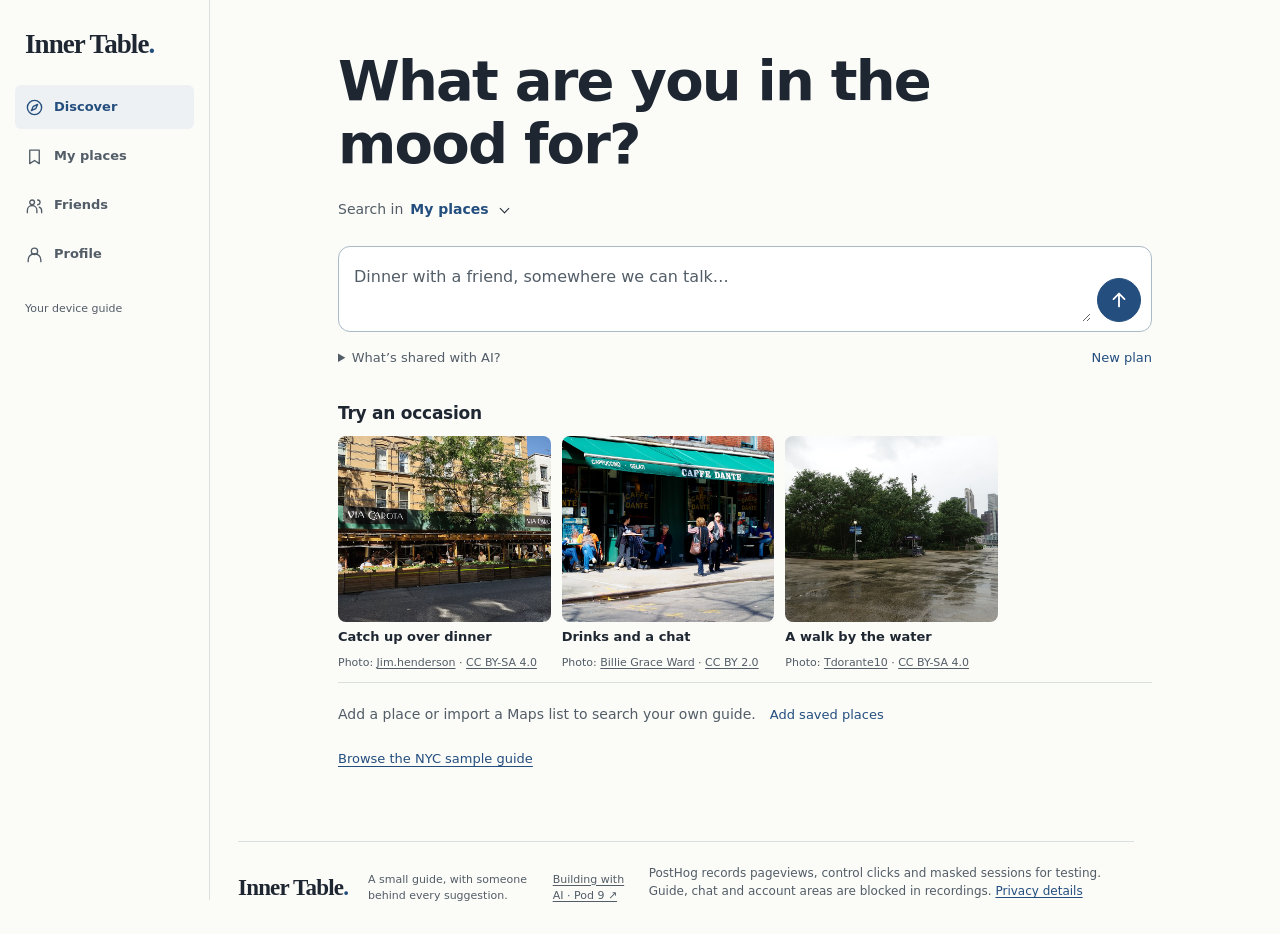
==== commit a6995182: "Improve Friends, place photos and the build report" ====
--- a/docs/prototype/index.html
+++ b/docs/prototype/index.html
@@ -27,7 +27,7 @@
       </div>
     </div>
   </details>
-  <div id="demo-notice" class="sample-guide" hidden><strong>Fictional sample guide</strong><button id="leave-demo" class="text-button" type="button">Return to my places</button></div>
+  <div id="demo-notice" class="sample-guide" hidden><strong>NYC sample guide</strong><button id="leave-demo" class="text-button" type="button">Return to my places</button></div>
 </div>
 <section id="welcome-tour" aria-labelledby="tour-heading" hidden>
   <div class="tour-top"><span id="tour-progress"></span><button id="tour-skip" class="text-button" type="button">Skip tour</button></div>
@@ -56,13 +56,20 @@
     <button id="show-shortlist" class="text-button" type="button" hidden>View shortlist</button>
   </div>
 </form>
-<section class="occasion-starters" aria-labelledby="occasion-starters-title"><h2 id="occasion-starters-title">Try an occasion</h2><div class="occasion-grid"><button type="button" data-prompt="Dinner with a friend, somewhere quiet enough to catch up"><img src="artwork/catch-up.jpg" alt="" width="420" height="420"><span>Catch up over dinner</span></button><button type="button" data-prompt="Drinks somewhere lively where we can still hear each other"><img src="artwork/drinks-and-a-chat.jpg" alt="" width="420" height="420"><span>Drinks and a chat</span></button><button type="button" data-prompt="A special dinner under $100 each"><img src="artwork/dinner-under-100.jpg" alt="" width="420" height="420"><span>Dinner under $100</span></button></div></section>
+<section class="occasion-starters" aria-labelledby="occasion-starters-title">
+  <h2 id="occasion-starters-title">Try an occasion</h2>
+  <div class="occasion-grid">
+    <div><button type="button" data-sample-image="demo-1" data-prompt="Dinner with a friend, somewhere quiet enough to catch up"><span>Catch up over dinner</span></button></div>
+    <div><button type="button" data-sample-image="demo-2" data-prompt="Drinks somewhere lively where we can still hear each other"><span>Drinks and a chat</span></button></div>
+    <div><button type="button" data-sample-image="demo-4" data-prompt="An afternoon walk by the water in Brooklyn"><span>A walk by the water</span></button></div>
+  </div>
+</section>
 <div class="discover-options">
   <div id="guide-empty" hidden>
     <p id="guide-empty-copy">Add a place or import a Maps list to search your own guide.</p>
     <button type="button" class="text-button" data-view="places">Add saved places</button>
   </div>
-  <div id="demo-controls" class="demo-controls"><button id="try-demo" class="text-button" type="button">Browse the fictional sample guide</button></div>
+  <div id="demo-controls" class="demo-controls"><button id="try-demo" class="text-button" type="button">Browse the NYC sample guide</button></div>
 </div>
 </div><div class="recommendations-pane" aria-label="Place recommendations">
 <div id="shortlist-anchor">
@@ -80,40 +87,84 @@
 <div class="page-heading view-heading"><h1>My places</h1><button type="button" class="primary" id="show-add">Add a place</button></div>
 <p id="storage-status" role="status" aria-live="polite"></p>
 <input id="google-reviews" type="checkbox" checked hidden><input id="google-auto-import" type="checkbox" checked hidden>
-<section id="import-preview" class="editor-panel" hidden aria-labelledby="import-title"><h2 id="import-title">Preview your import</h2><p id="import-summary" role="status"></p><div id="import-items" class="preview-list"></div><p class="small">These places will be available in suggestions immediately after import, without implying a visit or personal endorsement. Keywords in notes and list names can suggest editable tags. Missing categories and prices stay unknown. Existing duplicates are skipped; no places are overwritten.</p><div class="actions"><button id="confirm-import" type="button" class="primary">Add to my guide</button><button id="cancel-import" type="button" class="secondary">Cancel</button></div></section><p id="import-status" role="status" aria-live="polite"></p>
-<dialog id="place-editor" class="editor-panel" hidden aria-labelledby="editor-title"><h2 id="editor-title" tabindex="-1">Add a place</h2><form id="place-form"><input id="place-id" type="hidden"><div class="editor-grid">
+<p id="import-status" tabindex="-1" role="status" aria-live="polite"></p>
+<dialog id="place-editor" class="editor-panel" hidden aria-labelledby="editor-title">
+<header class="place-editor-heading"><h2 id="editor-title" tabindex="-1">Add a place</h2><button class="text-button" id="cancel-edit" type="button">Close</button></header>
+<div id="add-options" class="add-options" role="group" aria-label="Add to My places">
+  <button id="add-one" type="button" class="secondary" aria-pressed="true" aria-controls="place-form">Add one place</button>
+  <button id="add-import" type="button" class="secondary" aria-pressed="false" aria-controls="list-import">Import a list</button>
+</div>
+<form id="place-form"><input id="place-id" type="hidden"><div class="editor-grid">
 <div><label for="place-name">Place name</label><input id="place-name" required maxlength="200"></div>
 <div><label for="place-url">Google Maps link</label><input id="place-url" type="url" required maxlength="2000" placeholder="https://maps.app.goo.gl/…"></div>
-<div><label for="place-category">Category (optional)</label><select id="place-category"><option value="unknown">Uncategorized</option><option value="restaurant">Restaurant</option><option value="cafe">Café</option><option value="bar">Bar</option><option value="shop">Shop</option><option value="nightclub">Nightclub</option><option value="other">Other</option></select></div>
+</div>
+<details id="place-optional" class="utility-group"><summary>Optional details</summary><div class="editor-grid">
+<div><label for="place-category">Category</label><select id="place-category"><option value="unknown">Uncategorized</option><option value="restaurant">Restaurant</option><option value="cafe">Café</option><option value="bar">Bar</option><option value="shop">Shop</option><option value="nightclub">Nightclub</option><option value="other">Other</option></select></div>
 <div><label for="place-neighborhood">NYC neighborhood (optional)</label><input id="place-neighborhood" maxlength="100" placeholder="e.g. West Village"></div>
 <div><label for="place-visited">Visit status (optional)</label><select id="place-visited"><option value="not specified">Not specified</option><option value="been there">Been there</option><option value="want to try">Want to try</option></select></div>
 <div><label for="place-price">All-in estimate per person ($, optional)</label><input id="place-price" type="number" min="1" max="10000" step="0.01" placeholder="Leave blank if unknown"></div>
 </div><label for="place-note">Your personal note (optional)</label><textarea id="place-note" maxlength="3000" rows="3" placeholder="Why would you send a friend here? What should they know?"></textarea>
 <fieldset><legend>Good for… <span>(only choose what you know)</span></legend><div class="tag-options"><label><input type="checkbox" name="tag" value="conversation"> Talking / catch-ups</label><label><input type="checkbox" name="tag" value="fun"> A fun evening</label><label><input type="checkbox" name="tag" value="special"> Something special</label><label><input type="checkbox" name="tag" value="date"> A date</label><label><input type="checkbox" name="tag" value="group"> A group</label></div></fieldset>
-<p id="inferred-info" class="small"></p><label class="check-label"><input id="place-in-guide" type="checkbox" checked> Include in my guide and suggestions</label><label class="check-label"><input id="place-recommend" type="checkbox"> I personally recommend this place</label><p class="small">Imported places are included automatically. Edit visit status, endorsement, tags, or visibility anytime. Saved does not mean visited or personally endorsed. No category, visit, note, or neighborhood is required.</p><p id="editor-error" role="alert"></p><div class="actions"><button class="primary" type="submit">Save place</button><button class="secondary" id="cancel-edit" type="button">Cancel</button></div></form></dialog>
+<p id="inferred-info" class="small"></p><label class="check-label"><input id="place-in-guide" type="checkbox" checked> Include in my guide and suggestions</label><label class="check-label"><input id="place-recommend" type="checkbox"> I personally recommend this place</label></details>
+<p id="editor-error" role="alert"></p><div class="actions"><button class="primary" type="submit">Save place</button></div></form>
+<div id="list-import" hidden>
+  <div class="list-methods" role="group" aria-label="Import method">
+    <button id="import-by-link" class="text-button" type="button" aria-pressed="true" aria-controls="maps-list-panel">Google Maps shared link</button>
+    <button id="import-by-csv" class="text-button" type="button" aria-pressed="false" aria-controls="csv-panel">Google Takeout CSV</button>
+  </div>
+  <section id="maps-list-panel" aria-label="Import a Google Maps shared list">
+    <form id="maps-list-form"><label for="maps-list-url">Shared list link</label><input id="maps-list-url" type="url" required maxlength="4000" placeholder="https://maps.app.goo.gl/…"><div class="actions"><button id="maps-list-import" class="primary" type="submit">Import list</button></div></form>
+    <p id="maps-list-status" role="status" aria-live="polite"></p>
+    <details class="utility-group"><summary>Where do I find the link?</summary><p>Open a saved list in Google Maps, choose <strong>Share</strong>, then <strong>Copy link</strong>. Use a viewing link that works while signed out. Anyone with the link may be able to view the list.</p></details>
+  </section>
+  <section id="csv-panel" aria-label="Import a Takeout CSV" hidden>
+    <label for="csv-file">Saved-list CSV</label><input id="csv-file" type="file" accept=".csv,text/csv" aria-describedby="csv-help">
+    <p id="csv-help" class="small">Choose one CSV file from an unzipped Google Takeout export.</p>
+    <p id="csv-import-status" role="status" aria-live="polite"></p>
+    <details class="utility-group"><summary>How do I export my list?</summary><p>Open <a href="https://takeout.google.com/" target="_blank" rel="noopener noreferrer">Google Takeout</a> and select <strong>Saved</strong>. Download and unzip the export, then choose a saved-list CSV here.</p></details>
+  </section>
+</div>
+<section id="import-preview" hidden aria-labelledby="import-title">
+  <h3 id="import-title" tabindex="-1">Preview your import</h3><p id="import-summary" role="status"></p><div id="import-items" class="preview-list"></div>
+  <p class="small">Places go straight into your guide. You can edit visits, endorsements, tags, and visibility later.</p>
+  <p id="import-preview-error" role="alert"></p>
+  <div class="actions"><button id="cancel-import" type="button" class="secondary">Back</button><button id="confirm-import" type="button" class="primary">Add to my guide</button></div>
+</section>
+</dialog>
 <p id="queue-summary"></p><div id="my-places" class="saved-list"></div><details class="utility-group" id="manage-places"><summary>Manage saved places</summary><p id="guide-storage-note" class="privacy-note">Your places are saved in this browser.</p><p class="small">Approved followers can see account places that are shown in your guide.</p><div class="actions"><button class="secondary" id="show-all-in-guide" type="button">Show all in guide</button><button class="text-button" id="export-places" type="button">Export backup ↓</button><label class="text-button button" for="restore-file">Restore backup ↑</label><input class="visually-hidden" id="restore-file" type="file" accept=".json,application/json"></div><div class="place-selection-toolbar" role="group" aria-label="Select saved places">
 <div class="actions"><button id="select-all-places" type="button" class="secondary">Select all</button><button id="clear-place-selection" type="button" class="text-button" disabled>Clear selection</button><span id="selection-count" role="status" aria-live="polite">0 selected</span></div>
 <div class="actions"><button id="show-selected-places" type="button" class="secondary" disabled>Show selected in guide</button><button id="hide-selected-places" type="button" class="secondary" disabled>Hide selected</button><button id="remove-selected-places" type="button" class="secondary" disabled>Remove selected</button></div>
 <p class="small">Showing account places makes them visible to approved followers.</p>
-</div></details><details class="utility-group" id="import-tools"><summary>Import a list</summary><div class="portal-grid">
-
-<section class="portal google-connection" aria-labelledby="google-connection-title">
-<h2 id="google-connection-title">Import a Google Maps list</h2>
-<p>Paste a list’s viewing link to bring its places and saved notes into your guide.</p>
-<form id="maps-list-form"><label for="maps-list-url">Shared list link</label><input id="maps-list-url" type="url" required maxlength="4000" placeholder="https://maps.app.goo.gl/…"><button id="maps-list-import" class="primary" type="submit">Import list</button></form>
-<p id="maps-list-status" role="status" aria-live="polite"></p>
-<details><summary>Where do I find the link?</summary><p>In Google Maps, open You or Saved, open a list, then choose Share and Copy link. The link must allow viewing while signed out. Anyone with that link may be able to view the list.</p><p>Imports include every category. Visits and endorsements stay yours to set. Paste the same link again to add newly saved places. Matching Maps links are skipped.</p><p class="small">Automatic access to private saves remains planned. Shared-list imports depend on Google’s page format and may occasionally be unavailable.</p></details>
-</section>
-<section class="portal"><h2>Import a Takeout CSV</h2><p>Import a Google Takeout CSV. Your places are ready to explore, with statuses you can edit anytime.</p><label class="button secondary" for="csv-file">Choose CSV file ↗</label><input id="csv-file" class="visually-hidden" type="file" accept=".csv,text/csv"><details><summary>How to export your list</summary><p>Open <a href="https://takeout.google.com/" target="_blank" rel="noopener noreferrer">Google Takeout</a> and select Saved. Download and unzip the export, then choose a saved-list CSV here. We support title/name, URL, and note columns, including item_content_url. Other formats need review; ZIP uploads are not supported.</p></details></section>
 </div></details>
 </section>
 <section id="friends-view" hidden>
-<div class="page-heading view-heading"><h1>Your Inner Circle.</h1><button id="circle-find" class="primary" type="button" aria-controls="circle-request" aria-expanded="false" hidden>Find a friend</button></div>
+<div class="page-heading view-heading"><h1>Your Inner Circle.</h1></div>
 <p id="friends-status" class="account-status" role="status" aria-live="polite"></p>
-<div id="friends-sign-in" class="account-panel"><h2>A guide worth sharing.</h2><p>Sign in and save your username in My account to connect with friends.</p><button type="button" class="primary" data-view="account">Sign in</button></div>
+<div id="friends-sign-in" class="account-panel"><h2>Find your friends’ guides</h2><p>Sign in and choose a username to connect with friends.</p><button type="button" class="primary" data-view="account">Sign in</button></div>
 <div id="friends-member" hidden>
-<div id="circle-request" class="account-panel" hidden><h2>Find a friend</h2><form id="friend-request-form"><label for="friend-username">Their username</label><input id="friend-username" maxlength="31" placeholder="@mei" autocomplete="off" required><button class="primary" type="submit">Request access</button></form><p class="small">Approving someone lets them read and search the places you show in your account guide, including notes, endorsements and visit status. To read their guide, request access separately.</p><button id="friends-refresh" type="button" class="text-button">Refresh requests</button></div>
-<section id="friends-following" class="account-panel"></section><div class="friends-grid"><section id="friends-requests" class="account-panel"></section><details class="utility-group"><summary>Sharing and pending requests</summary><section id="friends-outgoing" class="account-panel"></section><section id="friends-followers" class="account-panel"></section></details></div>
+  <section class="friend-section" aria-labelledby="friend-find-title">
+    <h2 id="friend-find-title">Find a friend</h2>
+    <form id="friend-request-form" class="friend-finder">
+      <label for="friend-username" class="visually-hidden">Exact username</label>
+      <input id="friend-username" type="search" maxlength="31" placeholder="Enter @username" autocomplete="off" autocapitalize="none" spellcheck="false" required>
+      <button id="friend-lookup" class="primary" type="submit">Find profile</button>
+    </form>
+    <section id="friend-preview" aria-label="Profile match" hidden></section>
+  </section>
+  <section class="friend-section" aria-labelledby="friend-guides-title">
+    <div class="friend-section-title"><h2 id="friend-guides-title" tabindex="-1">Guides you can search</h2><button id="friends-refresh" class="text-button" type="button" aria-label="Refresh connections" hidden>Refresh</button></div>
+    <div id="friends-following"></div>
+  </section>
+  <section id="friend-requests-panel" class="friend-section" aria-labelledby="friend-requests-title" hidden>
+    <h2 id="friend-requests-title" tabindex="-1">Requests</h2>
+    <div id="friends-requests"></div>
+    <div id="friends-outgoing"></div>
+  </section>
+  <details id="friend-sharing" class="utility-group">
+    <summary>Who can read my guide</summary>
+    <p class="small">Approved readers can view the places you show, including notes, endorsements and visit status. To read their guide, send a separate request.</p>
+    <div id="friends-followers"></div>
+  </details>
 </div></section>
 <section id="account-view" hidden>
 <div class="page-heading view-heading"><h1>Your Inner Table.</h1></div>
@@ -129,11 +180,22 @@
 <p class="small">Creating an account may require email confirmation. Use a password of at least eight characters.</p>
 </form></div>
 <div id="account-member" hidden>
-<div class="profile-identity"><div class="profile-name-row"><span id="profile-avatar" class="person-avatar" aria-hidden="true"></span><div><strong id="profile-display-name"></strong><span id="profile-display-handle"></span></div></div><p>Your account guide is private. Approved followers can see the places you show.</p></div>
+<div class="profile-identity"><div class="profile-name-row"><span id="profile-avatar" class="person-avatar" aria-hidden="true"></span><div><strong id="profile-display-name"></strong><span id="profile-display-handle"></span></div></div><p id="profile-display-bio" hidden></p></div>
 <details class="utility-group"><summary>Edit your profile</summary>
 <form id="account-profile-form"><label for="profile-name">Display name</label><input id="profile-name" maxlength="80" autocomplete="nickname" required>
 <label for="profile-username">Username</label><input id="profile-username" minlength="3" maxlength="30" pattern="[a-z0-9_]{3,30}" required aria-describedby="username-help">
-<p id="username-help" class="small">3–30 lowercase letters, numbers or underscores.</p><button class="primary" type="submit">Save profile</button></form></details>
+<p id="username-help" class="small">3–30 lowercase letters, numbers or underscores.</p>
+<div id="profile-personal-details" hidden>
+  <div class="profile-photo-editor">
+    <span id="profile-photo-preview" class="person-avatar" aria-hidden="true"></span>
+    <div><label for="profile-photo">Profile photo (optional)</label><input id="profile-photo" type="file" accept="image/jpeg,image/png,image/webp">
+    <button id="profile-photo-remove" class="text-button" type="button" hidden>Remove photo</button></div>
+  </div>
+  <p id="profile-photo-status" class="small" role="status"></p>
+  <label for="profile-bio">Bio (optional)</label><textarea id="profile-bio" rows="3" maxlength="160" aria-describedby="profile-personal-help"></textarea>
+  <p id="profile-personal-help" class="small">Your photo and bio are visible to people you approve to read your guide.</p>
+</div>
+<button id="profile-save" class="primary" type="submit">Save profile</button></form></details>
 <details class="utility-group" id="guide-settings"><summary>Guide and device settings</summary><p>Copy this browser’s saved places, personal notes and statuses to your private account. Existing account entries are kept when a Maps link appears in both guides.</p>
 <button id="account-copy" type="button" class="primary">Copy device places to my account</button>
 <div class="actions"><button id="account-use-cloud" class="secondary" type="button">Use my account guide</button><button id="account-use-device" class="secondary" type="button">Use this device’s guide</button></div>
--- a/docs/prototype/guide-layout.css
+++ b/docs/prototype/guide-layout.css
@@ -80,6 +80,7 @@
   align-items: stretch;
   justify-content: flex-start;
   min-width: 0;
+  width: 100%;
   background: none;
   border: 0;
   color: var(--ink);
@@ -98,6 +99,15 @@
   margin-bottom: 7px;
 }
 .occasion-grid span { display: block; padding-bottom: 4px; }
+.photo-credit, #places-view .saved-row .photo-credit {
+  margin: 5px 0 0;
+  color: var(--muted);
+  font: 11px/1.4 system-ui, sans-serif;
+  overflow-wrap: anywhere;
+}
+.photo-credit a { color: inherit; font-size: inherit; }
+#discover-view .card .sample-description { font-size: 14px; margin: 6px 0 0; }
+#discover-view .place-links { display: flex; flex-wrap: wrap; gap: 0 16px; }
 #discover-view .plan-options { margin-top: 4px; }
 #discover-view #try-demo { text-decoration: underline; text-underline-offset: 3px; }
 #discover-view .card.has-photo { grid-template-columns: 72px minmax(0, 1fr); column-gap: 13px; }
@@ -135,9 +145,24 @@
 .utility-group { border-top: 1px solid var(--line); padding: 4px 0 8px; margin: 0; }
 .utility-group > summary { min-height: 49px; align-content: center; font-weight: 650; }
 .utility-group:has(+ :not(.utility-group)) { border-bottom: 1px solid var(--line); }
-#places-view .portal-grid { grid-template-columns: 1fr; gap: 12px; margin: 0; }
-#places-view .portal { border: 0; background: none; padding: 13px 0; margin: 0; }
-#places-view .portal + .portal { border-top: 1px solid var(--line); }
+.place-editor-heading, .add-options, .list-methods {
+  display: flex;
+  align-items: center;
+  flex-wrap: wrap;
+  gap: 8px 14px;
+}
+.place-editor-heading { justify-content: space-between; margin-bottom: 12px; }
+.place-editor-heading h2 { margin: 0; }
+.add-options { margin-bottom: 18px; }
+.add-options button { flex: 1 0 auto; }
+.add-options button[aria-pressed="true"] { color: var(--wine); background: #e4eef5; border-color: #8497a5; }
+.list-methods { margin-bottom: 14px; border-bottom: 1px solid var(--line); }
+.list-methods button[aria-pressed="true"] { color: var(--ink); text-decoration: underline; text-underline-offset: 5px; }
+#place-editor .utility-group { margin-top: 10px; }
+#place-editor .actions { margin-top: 12px; }
+#place-editor [role="status"]:empty, #place-editor [role="alert"]:empty, #import-status:empty { display: none; }
+#csv-file { width: 100%; min-width: 0; }
+#import-preview .preview-list { max-height: 34svh; overflow: auto; }
 
 /* Friends and profile */
 #friends-view .account-panel, #account-view .account-panel {
@@ -150,9 +175,24 @@
 }
 #friends-view .account-panel h2, #account-view .account-panel h2 { margin: 0 0 8px; }
 #friends-view .account-panel p, #account-view .account-panel p { margin: 4px 0 8px; max-width: 58ch; }
-#friends-view .friends-grid { display: block; margin-top: 10px; }
-#friends-view #friends-following { padding-top: 0; }
-#friends-requests, #circle-request { border-top: 1px solid var(--line); }
+#friends-refresh { min-height: 44px; color: var(--muted); }
+#friends-member { max-width: 720px; }
+.friend-section { padding: 17px 0 21px; border-bottom: 1px solid var(--line); }
+.friend-section:first-child { padding-top: 2px; }
+.friend-section h2 { font-size: 19px; margin: 0 0 10px; }
+.friend-section h3 { font: 650 14px/1.4 system-ui, sans-serif; margin: 12px 0 5px; }
+.friend-section-title { display: flex; align-items: center; justify-content: space-between; gap: 8px; }
+.friend-section .friend-section-title h2 { margin: 0; }
+.friend-finder { display: grid; grid-template-columns: minmax(0, 1fr) auto; align-items: end; gap: 8px; max-width: 480px; }
+#friends-view .friend-finder #friend-username { min-width: 0; margin: 0; }
+#friends-view .friend-finder .primary { width: auto; margin: 0; }
+#friend-preview { margin-top: 12px; max-width: 530px; }
+#friend-preview .friend-row { border-bottom: 1px solid var(--line); }
+.friend-empty, .friend-bio { color: var(--muted); font-size: 14px; }
+.friend-empty { margin: 8px 0 0; }
+.friend-bio { margin: 4px 0 0; white-space: pre-line; overflow-wrap: anywhere; }
+#friend-sharing { border-top: 0; }
+#friend-sharing p { max-width: 58ch; }
 #friends-view .friend-row {
   display: grid;
   grid-template-columns: minmax(0, 1fr) auto;
@@ -162,7 +202,6 @@
   padding: 10px 0;
   border-top: 1px solid var(--line);
 }
-#friends-view .friend-row > p { margin: 0; overflow-wrap: anywhere; }
 #friends-view .friend-identity { display: flex; gap: 9px; align-items: center; min-width: 0; }
 .person-label { min-width: 0; display: grid; gap: 2px; }
 .person-label strong { font-weight: 650; font-size: 14px; overflow-wrap: anywhere; }
@@ -171,25 +210,34 @@
   display: grid;
   place-items: center;
   flex: none;
-  width: 36px;
-  height: 36px;
-  border-radius: 9px;
+  width: 40px;
+  height: 40px;
+  border-radius: 50%;
+  overflow: hidden;
   background: var(--wash);
   color: var(--wine);
   font-size: 14px;
   font-weight: 700;
 }
+.person-avatar img { display: block; width: 100%; height: 100%; object-fit: cover; }
 #friends-view .friend-row .actions { margin: 0; justify-content: flex-end; gap: 4px 8px; }
-#friends-view .friend-row .secondary { background: none; color: var(--wine); }
-#friends-view .friend-row .text-button { color: var(--muted); font-size: 12px; padding-inline: 4px; }
-#friends-status:empty, #account-status:empty { margin: 0; display: none; }
+#friends-view .friend-row .secondary { background: none; color: var(--wine); min-height: 44px; }
+#friends-view .friend-row .text-button { color: var(--muted); font-size: 13px; min-height: 44px; padding-inline: 4px; }
+.request-state { color: var(--muted); font-size: 13px; }
+#friends-status:empty { margin: 0; padding: 0; min-height: 0; }
+#account-status:empty { margin: 0; display: none; }
 .profile-identity { display: grid; gap: 2px; padding: 5px 0 17px; }
 .profile-identity strong { font-weight: 680; font-size: 19px; overflow-wrap: anywhere; }
 .profile-identity #profile-display-handle, .profile-identity p { color: var(--muted); margin: 0; font-size: 14px; overflow-wrap: anywhere; }
 .profile-identity p { margin-top: 11px; max-width: 43ch; }
 .profile-name-row { display: flex; align-items: center; gap: 12px; }
 .profile-name-row > div { display: grid; gap: 1px; min-width: 0; }
-.profile-name-row .person-avatar { width: 44px; height: 44px; font-size: 17px; }
+.profile-name-row .person-avatar { width: 58px; height: 58px; font-size: 20px; }
+.profile-photo-editor { display: flex; align-items: start; gap: 12px; margin-top: 12px; }
+.profile-photo-editor > div { min-width: 0; flex: 1; }
+.profile-photo-editor .person-avatar { margin-top: 19px; }
+#profile-photo { width: 100%; min-width: 0; }
+#profile-photo-status:empty { margin: 0; min-height: 0; }
 #account-member form { max-width: 460px; margin-bottom: 15px; }
 #guide-settings p { max-width: 54ch; }
 .account-quick-links { margin-top: 12px; }
@@ -244,9 +292,14 @@
   #friends-view .friend-row .secondary { padding-inline: 8px; }
 }
 
+@media (max-width: 460px) {
+  #friends-view .friend-row { grid-template-columns: minmax(0, 1fr); }
+  #friends-view .friend-row .actions { justify-content: flex-start; }
+}
+
 @media (max-width: 360px) {
   #places-view .saved-row.has-photo { grid-template-columns: 48px minmax(0, 1fr) auto; gap: 6px; }
   .saved-row .place-photo { width: 48px; height: 54px; }
-  #friends-view .friend-row { grid-template-columns: minmax(0, 1fr); }
-  #friends-view .friend-row .actions { justify-content: flex-start; }
-}
+  #friends-view .friend-finder { grid-template-columns: minmax(0,1fr); }
+  #friends-view .friend-finder .primary { justify-self: start; }
+}
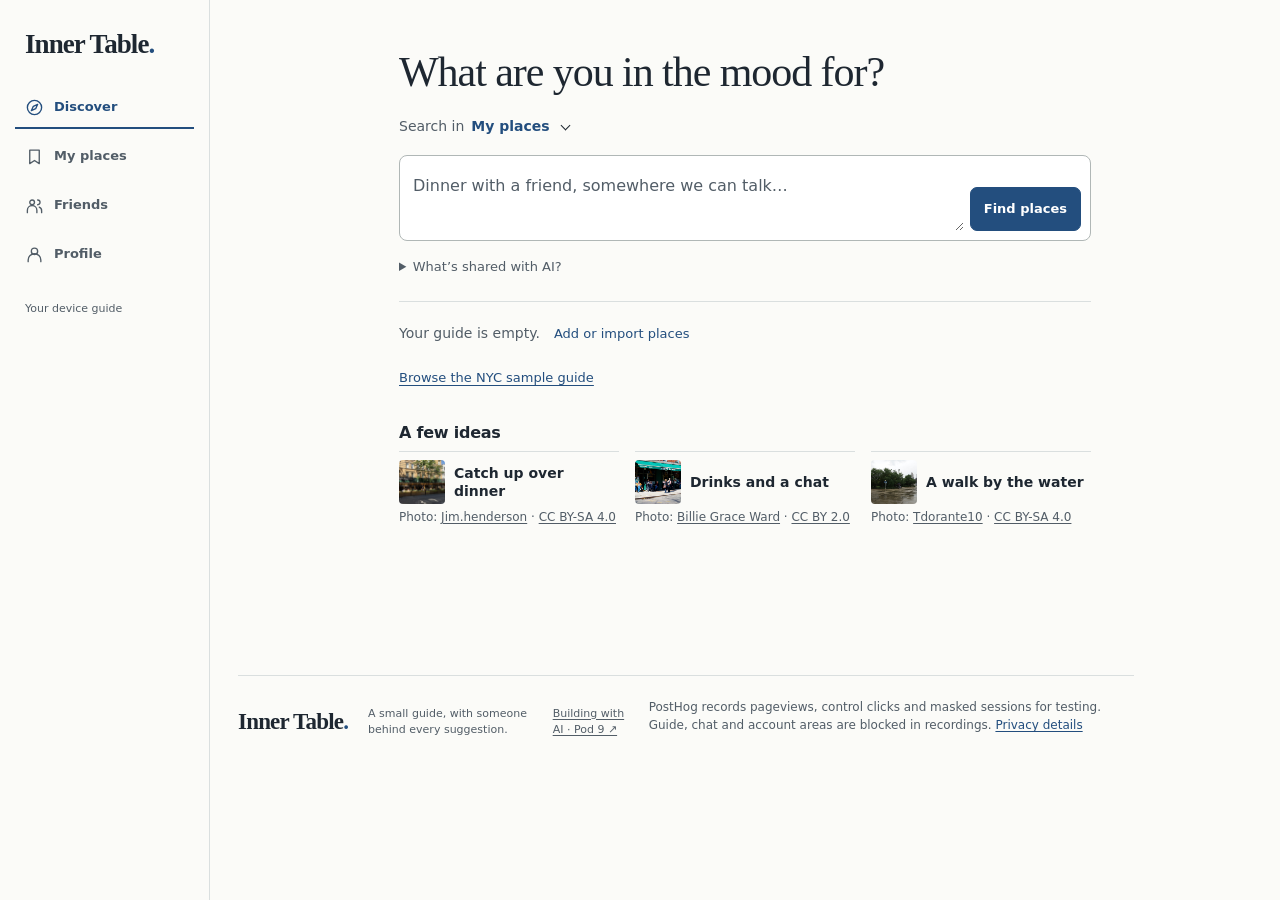
==== commit b82d2e1e: "Refine Discover, saved place photos, and onboarding" ====
--- a/docs/prototype/index.html
+++ b/docs/prototype/index.html
@@ -45,7 +45,7 @@
     <label for="occasion" class="visually-hidden">Describe your plan</label>
     <div class="plan-composer">
       <textarea id="occasion" maxlength="2000" rows="2" placeholder="Dinner with a friend, somewhere we can talk…"></textarea>
-      <button id="plan-send" class="primary" type="submit" aria-label="Send plan"><svg aria-hidden="true" viewBox="0 0 24 24"><path d="M12 19V5m-6 6 6-6 6 6"/></svg></button>
+      <button id="plan-send" class="primary" type="submit">Find places</button>
     </div>
   </div>
 
@@ -56,24 +56,24 @@
     <button id="show-shortlist" class="text-button" type="button" hidden>View shortlist</button>
   </div>
 </form>
+<div class="discover-options">
+  <div id="guide-empty" hidden>
+    <p id="guide-empty-copy">Your guide is empty.</p>
+    <button type="button" class="text-button" data-view="places">Add or import places</button>
+  </div>
+  <div id="demo-controls" class="demo-controls"><button id="try-demo" class="text-button" type="button">Browse the NYC sample guide</button></div>
+</div>
 <section class="occasion-starters" aria-labelledby="occasion-starters-title">
-  <h2 id="occasion-starters-title">Try an occasion</h2>
-  <div class="occasion-grid">
+  <h2 id="occasion-starters-title">A few ideas</h2>
+  <div class="occasion-list">
     <div><button type="button" data-sample-image="demo-1" data-prompt="Dinner with a friend, somewhere quiet enough to catch up"><span>Catch up over dinner</span></button></div>
     <div><button type="button" data-sample-image="demo-2" data-prompt="Drinks somewhere lively where we can still hear each other"><span>Drinks and a chat</span></button></div>
     <div><button type="button" data-sample-image="demo-4" data-prompt="An afternoon walk by the water in Brooklyn"><span>A walk by the water</span></button></div>
   </div>
 </section>
-<div class="discover-options">
-  <div id="guide-empty" hidden>
-    <p id="guide-empty-copy">Add a place or import a Maps list to search your own guide.</p>
-    <button type="button" class="text-button" data-view="places">Add saved places</button>
-  </div>
-  <div id="demo-controls" class="demo-controls"><button id="try-demo" class="text-button" type="button">Browse the NYC sample guide</button></div>
-</div>
 </div><div class="recommendations-pane" aria-label="Place recommendations">
 <div id="shortlist-anchor">
-  <div id="plan-start" class="plan-start"><h2>Shortlist</h2><p>Places appear here after you send a plan.</p></div>
+  <div id="plan-start" class="plan-start" hidden><h2>Shortlist</h2><p>The places that fit your plan appear here.</p></div>
   <div class="list-heading" hidden>
     <div><h2 id="shortlist-heading" tabindex="-1">Your shortlist</h2><p id="result-summary" role="status" aria-live="polite"></p></div>
     <button id="back-to-plan" class="text-button" type="button">Back to plan</button>
@@ -199,7 +199,7 @@
 <details class="utility-group" id="guide-settings"><summary>Guide and device settings</summary><p>Copy this browser’s saved places, personal notes and statuses to your private account. Existing account entries are kept when a Maps link appears in both guides.</p>
 <button id="account-copy" type="button" class="primary">Copy device places to my account</button>
 <div class="actions"><button id="account-use-cloud" class="secondary" type="button">Use my account guide</button><button id="account-use-device" class="secondary" type="button">Use this device’s guide</button></div>
-<button id="account-reload" class="secondary" type="button" hidden>Reload account guide</button></details><div class="actions account-quick-links"><button id="tour-replay" class="text-button" type="button">Take the guided tour</button><button id="account-sign-out" class="text-button" type="button">Sign out</button></div>
+<button id="account-reload" class="secondary" type="button" hidden>Reload account guide</button></details><div class="actions account-quick-links"><button id="account-sign-out" class="text-button" type="button">Sign out</button></div>
 </div><button id="account-retry" class="secondary" type="button" hidden>Retry saving account changes</button>
 </section>
 <dialog id="google-match" aria-labelledby="google-match-title"><div class="list-heading"><h2 id="google-match-title">Find your place</h2><button id="google-match-close" type="button" class="secondary">Close</button></div><p class="small">Choose the address that matches your saved place.</p><div id="google-candidates"></div><p class="google-brand" translate="no">Google Maps</p></dialog></main><footer><span class="wordmark">Inner Table<span>.</span></span><span>A small guide, with someone behind every suggestion.</span><a href="../index.html">Building with AI · Pod 9 ↗</a><p class="small">PostHog records pageviews, control clicks and masked sessions for testing. Guide, chat and account areas are blocked in recordings. <a href="../privacy.html">Privacy details</a></p></footer>
--- a/docs/prototype/discover.css
+++ b/docs/prototype/discover.css
@@ -86,22 +86,19 @@
 #discover-view #plan-send {
   grid-column: 2;
   grid-row: 1;
-  display: grid;
-  justify-items: center;
-  align-items: center;
   min-height: 44px;
-  width: 44px;
-  padding: 0;
-  border-radius: 50%;
+  padding: 0 13px;
+  font-weight: 650;
+  white-space: nowrap;
 }
-#plan-send svg { width: 22px; height: 22px; fill: none; stroke: currentColor; stroke-width: 2; stroke-linecap: round; stroke-linejoin: round; }
 
 .plan-options { display: flex; flex-wrap: wrap; gap: 0 16px; align-items: start; }
 #discover-view .plan-disclosure { margin: 0 auto 0 0; font-size: 13px; min-width: 0; }
 #discover-view .plan-disclosure summary { min-height: 44px; align-content: center; }
 #discover-view #plan-status { font-size: 13px; margin: 8px 0 0; }
 #discover-view #plan-status:empty { margin: 0; }
-#discover-view #show-shortlist { font-weight: 700; }
+#discover-view #show-shortlist { font-weight: 650; }
+#discover-view:has(#plan-messages[hidden]) #reset { display: none; }
 #discover-view .plan-messages { max-height: min(310px, 37vh); margin: 10px 0 16px; }
 #discover-view .plan-message { font-size: 15px; max-width: 94%; overflow-wrap: anywhere; }
 #discover-view .plan-message.assistant { background: var(--card); padding-inline: 14px; }
@@ -182,7 +179,6 @@
 @media (max-width: 760px) {
   main:has(#discover-view:not([hidden])) { padding: 27px 20px 38px; }
   .discover-heading { margin-bottom: 14px; }
-  .discover-heading h1 { font-size: clamp(38px, 9.8vw, 57px); }
   #discover-view #occasion { resize: none; }
   .recommendations-pane { margin-top: 27px; }
 }
--- a/docs/prototype/guide-layout.css
+++ b/docs/prototype/guide-layout.css
@@ -17,7 +17,12 @@
 .topbar .wordmark { font-size: 27px; }
 .topbar nav button.active { background: var(--wash); color: var(--wine); }
 body main { width: 100%; max-width: 870px; padding: 36px 28px 60px; }
-main:has(#discover-view:not([hidden])) { max-width: 870px; padding-top: 36px; }
+main:has(#discover-view:not([hidden])) { max-width: 748px; padding-top: 36px; }
+body:has(#discover-view:not([hidden])) .topbar nav button.active {
+  background: transparent;
+  box-shadow: inset 0 -2px var(--wine);
+  border-radius: 0;
+}
 main h1 {
   font: 670 clamp(28px, 4vw, 38px)/1.13 system-ui, sans-serif;
   letter-spacing: -.035em;
@@ -47,74 +52,72 @@
 }
 
 /* Discover */
-#discover-view .discover-heading { margin-bottom: 12px; }
+#discover-view .discover-heading { margin-bottom: 8px; }
 #discover-view .discover-heading h1 {
-  font: 670 clamp(34px, 4.5vw, 56px)/1.13 system-ui, sans-serif;
-  max-width: 18ch;
-  text-wrap: pretty;
-}
-#guide-context { margin: 0 0 14px; }
+  font: 400 clamp(31px, 4.5vw, 42px)/1.14 Georgia, serif;
+  letter-spacing: -.025em;
+  text-wrap: balance;
+}
+#guide-context { margin: 0 0 6px; }
 .guide-picker summary { font-size: 14px; }
 .guide-picker summary strong { color: var(--wine); }
-.guide-choices { max-width: 492px; border-radius: 8px; }
-.plan-composer { border-color: #aabac7; padding-inline: 15px 10px; border-radius: 12px; }
+.guide-choices { max-width: 420px; border-radius: 6px; }
+.plan-composer { border-color: #b0b7b6; padding-inline: 13px 9px; border-radius: 8px; }
 #discover-view #occasion { min-height: 66px; }
-#discover-view .plan-message.user, #welcome-tour { background: #e4eef5; }
+#discover-view .plan-message.user { background: #efefea; }
+#discover-view .plan-message.assistant { background: transparent; border-left: 1px solid var(--line); border-radius: 0; }
+#welcome-tour { background: #eef2ed; border-radius: 7px; }
 #welcome-tour { color: var(--ink); }
 #welcome-tour p, #discover-view #welcome-tour #tour-skip { color: var(--ink); }
 #welcome-tour .secondary { border-color: #8497a5; }
 .tour-target { outline-color: var(--wine); }
 
-.occasion-starters { margin: 23px 0 3px; }
+.occasion-starters { margin: 23px 0 0; }
 .planning-pane:has(#plan-messages:not([hidden])) .occasion-starters { display: none; }
-.occasion-starters h2 { margin: 0 0 12px; font-size: 17px; }
-.occasion-grid {
+.occasion-starters h2 { margin: 0 0 8px; font-size: 16px; }
+.occasion-list {
   display: grid;
   grid-template-columns: repeat(3, minmax(0, 1fr));
-  gap: 11px;
-  max-width: 660px;
-}
-.occasion-grid button {
+  gap: 16px;
+}
+.occasion-list > div { border-top: 1px solid var(--line); padding-top: 8px; }
+.occasion-list button {
   display: flex;
-  flex-direction: column;
-  align-items: stretch;
-  justify-content: flex-start;
-  min-width: 0;
+  align-items: center;
+  gap: 9px;
+  min-height: 44px;
   width: 100%;
+  border: 0;
   background: none;
-  border: 0;
   color: var(--ink);
   padding: 0;
   text-align: left;
-  font: 650 13px/1.27 system-ui, sans-serif;
-}
-.occasion-grid button:hover span { color: var(--wine); text-decoration: underline; text-underline-offset: 3px; }
-.occasion-grid img {
-  display: block;
-  width: 100%;
-  height: auto;
-  aspect-ratio: 1.14;
-  object-fit: cover;
-  border-radius: 8px;
-  margin-bottom: 7px;
-}
-.occasion-grid span { display: block; padding-bottom: 4px; }
+  font: 650 14px/1.3 system-ui, sans-serif;
+}
+.occasion-list button:hover span { color: var(--wine); text-decoration: underline; text-underline-offset: 3px; }
+.occasion-list img { flex: none; width: 46px; height: 44px; object-fit: cover; border-radius: 4px; }
 .photo-credit, #places-view .saved-row .photo-credit {
   margin: 5px 0 0;
   color: var(--muted);
-  font: 11px/1.4 system-ui, sans-serif;
+  font: 12px/1.4 system-ui, sans-serif;
   overflow-wrap: anywhere;
 }
 .photo-credit a { color: inherit; font-size: inherit; }
+.photo-credit .photo-retry { font-size: inherit; }
 #discover-view .card .sample-description { font-size: 14px; margin: 6px 0 0; }
 #discover-view .place-links { display: flex; flex-wrap: wrap; gap: 0 16px; }
 #discover-view .plan-options { margin-top: 4px; }
 #discover-view #try-demo { text-decoration: underline; text-underline-offset: 3px; }
-#discover-view .card.has-photo { grid-template-columns: 72px minmax(0, 1fr); column-gap: 13px; }
-#discover-view .card .place-photo { grid-column: 1; grid-row: 1; width: 72px; height: 76px; border-radius: 8px; }
-#discover-view .card.has-photo .card-body { grid-column: 2; grid-row: 1; }
-#discover-view .card-source { margin: 0 0 3px; color: var(--muted); font-weight: 600; }
-#discover-view .card .note { margin-top: 6px; font: 14px/1.5 system-ui, sans-serif; }
+#shortlist-heading, .plan-start h2 { font: 400 29px/1.16 Georgia, serif; }
+#discover-view .card.has-photo { grid-template-columns: 72px minmax(0, 1fr); column-gap: 14px; }
+#discover-view .card .place-photo { grid-column: 1; grid-row: 1; width: 72px; height: 76px; border-radius: 5px; }
+#discover-view .card.has-photo .card-body, #discover-view .card.has-photo .place-more { grid-column: 2; }
+#discover-view .card.has-photo .card-body { grid-row: 1; }
+#discover-view .card h3 { font: 650 19px/1.25 system-ui, sans-serif; }
+#discover-view .card .place-meta { margin: 0 0 5px; }
+#discover-view .card-source { margin: 0 0 2px; color: var(--muted); font-weight: 600; }
+#discover-view .card .note { margin: 1px 0 6px; font: 15px/1.45 Georgia, serif; }
+#discover-view .place-more[open] { padding-bottom: 8px; }
 
 /* Saved places */
 #guide-storage-note { color: var(--muted); margin: 0 0 9px; font-size: 14px; }
@@ -285,19 +288,27 @@
   .topbar { min-height: 55px; padding-block: 10px; border-bottom: 1px solid var(--line); }
   .topbar .wordmark { font-size: 24px; }
   .topbar .local-label { display: none; }
-  #discover-view .discover-heading h1 { font-size: clamp(34px, 9vw, 42px); }
+  #discover-view .discover-heading h1 { font-size: clamp(30px, 8vw, 37px); }
   #places-view .saved-row.has-photo { grid-template-columns: 58px minmax(0, 1fr) auto; column-gap: 9px; }
   .saved-row .place-photo { width: 58px; height: 64px; }
   #friends-view .friend-row { gap: 6px; }
   #friends-view .friend-row .secondary { padding-inline: 8px; }
 }
 
+@media (max-width: 520px) {
+  .occasion-list { grid-template-columns: minmax(0, 1fr); gap: 0; }
+  .occasion-list > div { padding-block: 7px; }
+  .occasion-list .photo-credit { margin-left: 55px; }
+}
+
 @media (max-width: 460px) {
   #friends-view .friend-row { grid-template-columns: minmax(0, 1fr); }
   #friends-view .friend-row .actions { justify-content: flex-start; }
 }
 
 @media (max-width: 360px) {
+  #discover-view .card.has-photo { grid-template-columns: 60px minmax(0, 1fr); column-gap: 10px; }
+  #discover-view .card .place-photo { width: 60px; height: 66px; }
   #places-view .saved-row.has-photo { grid-template-columns: 48px minmax(0, 1fr) auto; gap: 6px; }
   .saved-row .place-photo { width: 48px; height: 54px; }
   #friends-view .friend-finder { grid-template-columns: minmax(0,1fr); }
